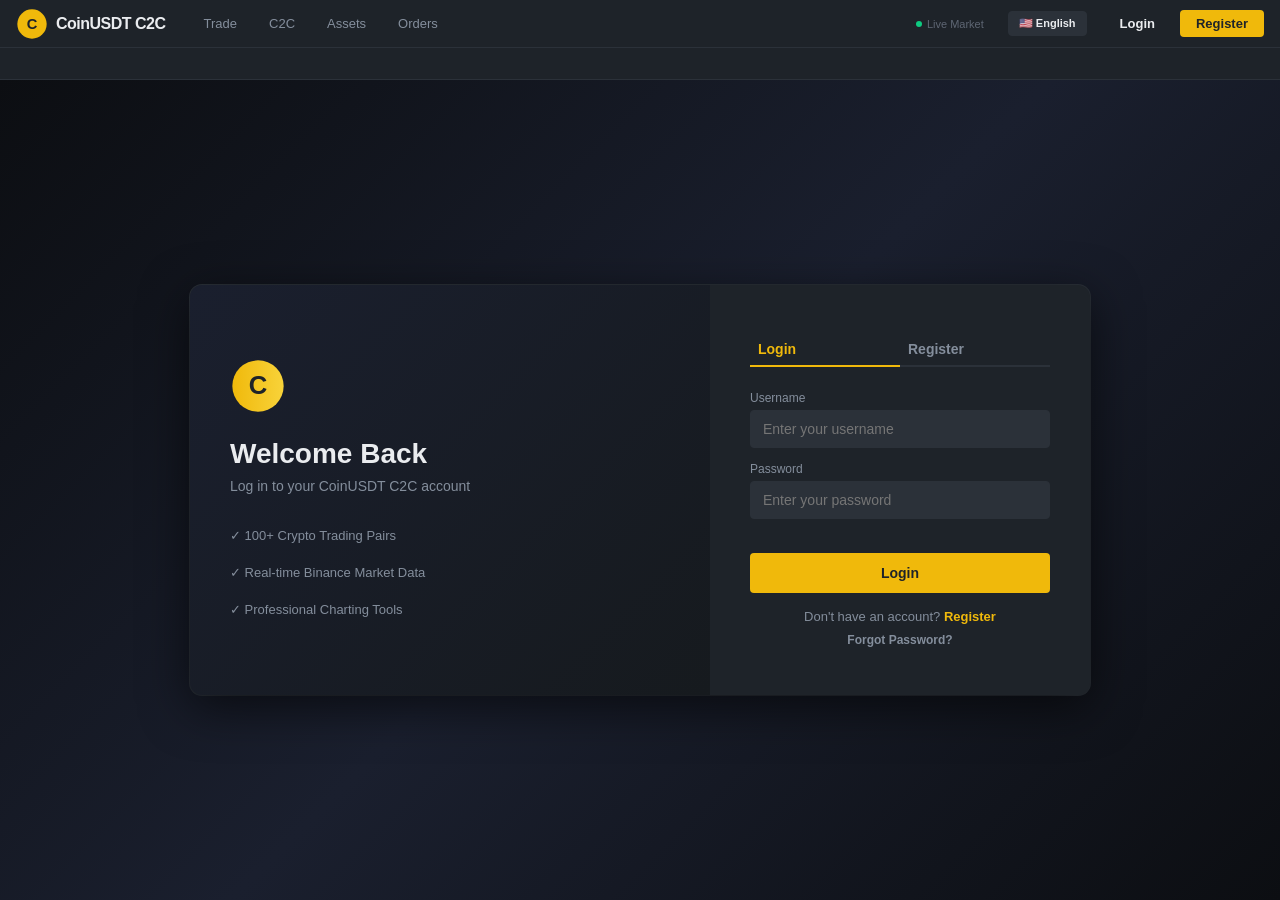
==== index.html @ bb6d8ec1 "feat: 币安风格法币/币种标签 + 多语言支付方式翻译 + 新Cloud Studio后端" ====
<!DOCTYPE html>
<html lang="en">
<head>
  <meta charset="UTF-8">
  <meta name="viewport" content="width=device-width, initial-scale=1.0, maximum-scale=1.0, user-scalable=no">
  <title>CoinUSDT C2C | Cryptocurrency Exchange</title>
  <meta name="description" content="CoinUSDT C2C - Professional cryptocurrency exchange with real-time charts, BTC/ETH trading, market and limit orders. Secure C2C trading platform.">
  <meta name="keywords" content="cryptocurrency exchange,BTC,ETH,Bitcoin,Ethereum,trading,crypto,USDT,market,limit,order">
  <meta name="robots" content="index, follow">
  <link rel="canonical" href="https://coinustdc2c.com/">
  <meta property="og:title" content="CoinUSDT C2C | Cryptocurrency Exchange">
  <meta property="og:description" content="Professional cryptocurrency exchange with real-time charts and secure trading.">
  <meta property="og:type" content="website">
  <meta property="og:url" content="https://coinustdc2c.com/">
  <meta property="og:site_name" content="CoinUSDT C2C">
  <meta name="twitter:card" content="summary_large_image">
  <meta name="twitter:title" content="CoinUSDT C2C | Cryptocurrency Exchange">
  <meta name="twitter:description" content="Professional cryptocurrency exchange with real-time charts and secure trading.">
  <link rel="icon" type="image/svg+xml" href="data:image/svg+xml,%3Csvg xmlns='http://www.w3.org/2000/svg' viewBox='0 0 48 48'%3E%3Ccircle cx='24' cy='24' r='22' fill='%23F0B90B'/%3E%3Ctext x='24' y='31' text-anchor='middle' font-size='22' font-weight='700' fill='%231E2329'%3EC%3C/text%3E%3C/svg%3E">
  <style>body{background:#0C0E12;color:#EAECEF;margin:0;padding:0;font-family:-apple-system,BlinkMacSystemFont,'Segoe UI','Microsoft YaHei',sans-serif;opacity:0;transition:opacity .15s}body.loaded{opacity:1}</style>
  <link rel="stylesheet" href="/css/style.css?v=28061246">
</head>
<body>
  <!-- ============================================================
       全局导航
  ============================================================ -->
  <nav class="global-nav">
    <div class="nav-inner">
      <a href="/trade/BTC_USDT" class="nav-brand">
        <svg width="32" height="32" viewBox="0 0 48 48">
          <circle cx="24" cy="24" r="22" fill="#F0B90B"/>
          <text x="24" y="31" text-anchor="middle" font-size="22" font-weight="700" fill="#1E2329">C</text>
        </svg>
        <span class="brand-name">CoinUSDT C2C</span>
      </a>
      <div class="nav-links" id="nav-links">
        <a href="/trade/BTC_USDT" class="nav-link" data-path="/trade" data-i18n="trade">Trade</a>
        <a href="/c2c" class="nav-link" data-path="/c2c" data-i18n="c2c">C2C</a>
        <a href="/wallet" class="nav-link" data-path="/wallet" data-i18n="assets">Assets</a>
        <a href="/orders" class="nav-link" data-path="/orders" data-i18n="orders">Orders</a>
      </div>
      <span class="nav-market-status">
        <span class="status-dot"></span> <span data-i18n="market_live">Live Market</span>
      </span>
      <!-- 通知铃铛 -->
      <div class="notif-bell hidden" id="notif-bell" style="position:relative">
        <button class="notif-bell-btn" id="notif-bell-btn" title="Notifications">🔔</button>
        <span class="notif-badge empty" id="notif-badge">0</span>
        <div class="notif-dropdown hidden" id="notif-dropdown">
          <div class="notif-dropdown-header">
            <h4 data-i18n="notifications">Notifications</h4>
            <button id="notif-mark-all" data-i18n="mark_all_read">Mark All Read</button>
          </div>
          <div class="notif-list" id="notif-list">
            <div class="notif-item"><div class="notif-body" style="text-align:center;color:var(--text3)">No notifications</div></div>
          </div>
        </div>
      </div>

      <div class="nav-actions" id="nav-actions">
        <!-- 语言切换 -->
        <div class="lang-switch" id="lang-switch">
          <button class="lang-btn" id="lang-current" onclick="var d=document.getElementById('lang-drop');d.classList.toggle('hidden');event.stopPropagation()">🌐 English</button>
          <div class="lang-drop hidden" id="lang-drop" onclick="event.stopPropagation()">
            <div class="lang-option" data-lang="zh-CN" onclick="setLang('zh-CN')">🇨🇳 简体中文</div>
            <div class="lang-option" data-lang="zh-TW" onclick="setLang('zh-TW')">🇹🇼 繁體中文</div>
            <div class="lang-option active" data-lang="en" onclick="setLang('en')">🇺🇸 English</div>
            <div class="lang-option" data-lang="ja" onclick="setLang('ja')">🇯🇵 日本語</div>
            <div class="lang-option" data-lang="ko" onclick="setLang('ko')">🇰🇷 한국어</div>
            <div class="lang-option" data-lang="es" onclick="setLang('es')">🇪🇸 Español</div>
            <div class="lang-option" data-lang="ru" onclick="setLang('ru')">🇷🇺 Русский</div>
            <div class="lang-option" data-lang="fr" onclick="setLang('fr')">🇫🇷 Français</div>
            <div class="lang-option" data-lang="de" onclick="setLang('de')">🇩🇪 Deutsch</div>
            <div class="lang-option" data-lang="pt" onclick="setLang('pt')">🇧🇷 Português</div>
            <div class="lang-option" data-lang="vi" onclick="setLang('vi')">🇻🇳 Tiếng Việt</div>
            <div class="lang-option" data-lang="th" onclick="setLang('th')">🇹🇭 ไทย</div>
          </div>
        </div>
        <div id="nav-guest" class="nav-guest">
          <a href="/login" class="nav-btn nav-btn-text" data-i18n="login">Login</a>
          <a href="/register" class="nav-btn nav-btn-primary" data-i18n="register">Register</a>
        </div>
        <div id="nav-user" class="nav-user hidden">
          <div class="nav-user-info" id="nav-user-trigger">
            <div class="nav-user-avatar" id="nav-user-avatar"></div>
            <div class="nav-user-detail">
              <span id="nav-username">--</span>
              <span class="nav-balance" id="nav-balance">0.00 USDT</span>
            </div>
          </div>
          <div class="nav-user-dropdown hidden" id="nav-dropdown">
            <a href="#" id="nav-deposit-btn" data-i18n="sim_deposit">Deposit</a>
            <a href="/wallet" data-i18n="assets">Assets</a>
            <a href="/orders" data-i18n="order_history">Order History</a>
            <a href="/invite" data-i18n="invite_title">Invite</a>
            <a href="/settings" data-i18n="settings">Settings</a>
            <a href="#" id="nav-logout" data-i18n="logout">Logout</a>
          </div>
        </div>
      </div>
    </div>
  </nav>

  <!-- ============================================================
       行情滚动条 (Binance Ticker)
  ============================================================ -->
  <div class="ticker-bar" id="ticker-bar">
    <div class="ticker-inner" id="ticker-inner"></div>
  </div>

  <!-- ============================================================
       登录页 /login
  ============================================================ -->
  <div id="page-login" class="page-auth hidden">
    <div class="auth-wrapper">
      <div class="auth-card">
        <div class="auth-card-left">
          <div class="auth-brand">
            <svg width="56" height="56" viewBox="0 0 48 48">
              <defs><linearGradient id="lg"><stop offset="0%" stop-color="#F0B90B"/><stop offset="100%" stop-color="#f8d33a"/></linearGradient></defs>
              <circle cx="24" cy="24" r="22" fill="url(#lg)"/>
              <text x="24" y="31" text-anchor="middle" font-size="22" font-weight="700" fill="#1E2329">C</text>
            </svg>
          </div>
          <h2 data-i18n="welcome">Welcome Back</h2>
          <p class="auth-sub" data-i18n="login_sub">Log in to your CoinUSDT C2C account</p>
          <div class="auth-benefits">
            <div class="benefit-item" data-i18n="benefit_pairs">✓ 100+ Crypto Trading Pairs</div>
            <div class="benefit-item" data-i18n="benefit_market">✓ Real-time Binance Market Data</div>
            <div class="benefit-item" data-i18n="benefit_chart">✓ Professional Charting Tools</div>
          </div>
        </div>
        <div class="auth-card-right">
          <div class="auth-form-wrapper">
            <div class="auth-form-tabs">
              <span class="aft active" data-i18n="login">Login</span>
              <a href="/register" class="aft" data-i18n="register">Register</a>
            </div>
            <div class="form-group">
              <label data-i18n="username">Username</label>
              <input type="text" id="login-username" placeholder="Enter your username" autocomplete="username">
            </div>
            <div class="form-group">
              <label data-i18n="password">Password</label>
              <input type="password" id="login-password" placeholder="Enter your password" autocomplete="current-password">
            </div>
            <div id="login-error" class="form-error"></div>
            <button class="btn btn-gold btn-full" id="login-btn" data-i18n="login">Login</button>
            <div class="auth-alt">
              <span data-i18n="dont_have_account">Don't have an account?</span> <a href="/register" data-i18n="register">Register</a>
            </div>
            <div class="auth-alt" style="margin-top:8px">
              <a href="#" onclick="showForgotPassword()" style="color:var(--text2);font-size:12px" data-i18n="forgot_pwd">Forgot Password?</a>
            </div>
          </div>
        </div>
      </div>
    </div>
  </div>

  <!-- 忘记密码页 -->
  <div id="page-forgot" class="page-auth hidden">
    <div class="auth-wrapper">
      <div class="auth-card" style="max-width:440px;margin:0 auto;flex-direction:column">
        <div class="auth-card-right" style="width:100%">
          <div class="auth-form-wrapper">
            <h2 style="text-align:center;margin-bottom:16px" data-i18n="forgot_pwd">Forgot Password</h2>
            <div id="forgot-step1">
              <div class="form-group">
                <label data-i18n="email">Registered Email</label>
                <input type="email" id="forgot-email" placeholder="Enter your registered email" autocomplete="email">
              </div>
              <div id="forgot-error" class="form-error"></div>
              <button class="btn btn-gold btn-full" id="forgot-send-btn" data-i18n="send_reset_code">Send Reset Code</button>
            </div>
            <div id="forgot-step2" class="hidden">
              <div class="form-group">
                <label data-i18n="verify_code">Verification Code</label>
                <input type="text" id="forgot-code" placeholder="6-digit code" maxlength="6" inputmode="numeric" style="font-size:22px;letter-spacing:8px;text-align:center;font-family:var(--mono)">
              </div>
              <div class="form-group">
                <label data-i18n="new_pwd">New Password</label>
                <input type="password" id="forgot-new-pw" placeholder="At least 6 characters" autocomplete="new-password">
              </div>
              <div id="forgot-error2" class="form-error"></div>
              <button class="btn btn-gold btn-full" id="forgot-reset-btn" data-i18n="reset_pwd">Reset Password</button>
              <button class="btn btn-outline btn-full" id="forgot-back-btn" style="margin-top:8px" data-i18n="back">Back</button>
            </div>
            <div class="auth-alt" style="margin-top:16px">
              <span data-i18n="remembered_pwd">Remembered?</span> <a href="/login" data-i18n="login">Login</a>
            </div>
          </div>
        </div>
      </div>
    </div>
  </div>

  <!-- ============================================================
       注册页 /register
  ============================================================ -->
  <div id="page-register" class="page-auth hidden">
    <div class="auth-wrapper">
      <div class="auth-card">
        <div class="auth-card-left">
          <div class="auth-brand">
            <svg width="56" height="56" viewBox="0 0 48 48">
              <circle cx="24" cy="24" r="22" fill="url(#lg)"/>
              <text x="24" y="31" text-anchor="middle" font-size="22" font-weight="700" fill="#1E2329">C</text>
            </svg>
          </div>
          <h2 data-i18n="create_acct">Create Account</h2>
          <p class="auth-sub" data-i18n="reg_sub">Start your crypto trading journey</p>
          <div class="auth-benefits">
            <div class="benefit-item" data-i18n="benefit_zero">✓ Zero threshold real trading</div>
            <div class="benefit-item" data-i18n="benefit_free">✓ Free registration, simulated trading</div>
            <div class="benefit-item" data-i18n="benefit_realtime">✓ Real-time market + charts</div>
            <div class="benefit-item" data-i18n="benefit_orders">✓ Market & Limit orders</div>
          </div>
        </div>
        <div class="auth-card-right">
          <div class="auth-form-wrapper">
            <div class="auth-form-tabs">
              <a href="/login" class="aft" data-i18n="login">Login</a>
              <span class="aft active" data-i18n="register">Register</span>
            </div>
            <!-- Step 1 -->
            <div id="reg-step1">
              <div class="form-group">
                <label data-i18n="username">Username</label>
                <input type="text" id="reg-username" placeholder="3-20 characters" autocomplete="username">
              </div>
              <div class="form-group">
                <label data-i18n="email">Email</label>
                <input type="email" id="reg-email" placeholder="example@mail.com" autocomplete="email">
              </div>
              <div class="form-group">
                <label data-i18n="password">Password</label>
                <input type="password" id="reg-password" placeholder="At least 6 characters" autocomplete="new-password">
              </div>
              <div class="form-group">
                <label data-i18n="invite_code_label">Invite Code <small data-i18n="optional">(optional)</small></label>
                <input type="text" id="reg-invite" placeholder="Enter invite code" autocapitalize="characters" style="font-family:var(--mono);letter-spacing:2px;text-transform:uppercase">
              </div>
              <div id="reg-error" class="form-error"></div>
              <button class="btn btn-gold btn-full" id="reg-btn" data-i18n="send_code">Send Verification Code</button>
            </div>
            <!-- Step 2 -->
            <div id="reg-step2" class="hidden">
              <p class="verify-hint" style="color:var(--text2);font-size:12px;margin-bottom:12px" data-i18n="verify_hint">Verification code sent. Enter the 6-digit code below</p>
              <div class="form-group">
                <label data-i18n="verify_code">Verification Code</label>
                <input type="text" id="reg-code" placeholder="••••••" maxlength="6" inputmode="numeric" style="font-size:22px;letter-spacing:8px;text-align:center;font-family:var(--mono)">
              </div>
              <div id="reg-error2" class="form-error"></div>
              <button class="btn btn-gold btn-full" id="reg-verify-btn" data-i18n="complete_reg">Complete Registration</button>
              <button class="btn btn-outline btn-full" id="reg-back-btn" style="margin-top:8px" data-i18n="back">Back</button>
            </div>
            <div class="auth-alt">
              <span data-i18n="already_have_account">Already have an account?</span> <a href="/login" data-i18n="login">Login</a>
            </div>
          </div>
        </div>
      </div>
    </div>
  </div>

  <!-- ============================================================
       交易主页 /trade/:symbol
  ============================================================ -->
  <div id="page-trade" class="page-trade hidden">
    <div class="trade-subnav">
      <div class="subnav-left">
        <a href="/trade/BTC_USDT" class="subnav-link" data-sym="BTC">BTC/USDT</a>
        <a href="/trade/ETH_USDT" class="subnav-link" data-sym="ETH">ETH/USDT</a>
        <a href="/trade/BNB_USDT" class="subnav-link" data-sym="BNB">BNB/USDT</a>
        <a href="/trade/SOL_USDT" class="subnav-link" data-sym="SOL">SOL/USDT</a>
        <a href="/trade/XRP_USDT" class="subnav-link" data-sym="XRP">XRP/USDT</a>
        <a href="/trade/ADA_USDT" class="subnav-link" data-sym="ADA">ADA/USDT</a>
        <a href="/trade/DOGE_USDT" class="subnav-link" data-sym="DOGE">DOGE/USDT</a>
        <a href="/trade/AVAX_USDT" class="subnav-link" data-sym="AVAX">AVAX/USDT</a>
        <a href="/trade/DOT_USDT" class="subnav-link" data-sym="DOT">DOT/USDT</a>
        <a href="/trade/MATIC_USDT" class="subnav-link" data-sym="MATIC">MATIC/USDT</a>
        <a href="/trade/LINK_USDT" class="subnav-link" data-sym="LINK">LINK/USDT</a>
        <a href="/trade/UNI_USDT" class="subnav-link" data-sym="UNI">UNI/USDT</a>
        <a href="/trade/ATOM_USDT" class="subnav-link" data-sym="ATOM">ATOM/USDT</a>
        <a href="/trade/LTC_USDT" class="subnav-link" data-sym="LTC">LTC/USDT</a>
        <a href="/trade/FIL_USDT" class="subnav-link" data-sym="FIL">FIL/USDT</a>
      </div>
    </div>

    <div class="main-content">
      <!-- 左侧: 行情 + 资产 -->
      <div class="panel panel-left-stack">
        <div class="panel market-panel">
          <div class="panel-header">
            <span class="panel-title" data-i18n="all_pairs">All</span>
            <div class="panel-header-right">
              <span class="panel-badge" id="price-status" data-i18n="market_live">Live</span>
              <button class="btn-icon" id="toggle-sort" title="Sort">↕</button>
            </div>
          </div>
          <div class="market-search">
            <input type="text" id="market-search" placeholder="Search coins...">
          </div>
          <div class="market-headers">
            <span class="mh-pair" data-i18n="all_pairs">Pairs</span>
            <span class="mh-price" data-i18n="latest_price">Price</span>
            <span class="mh-change" data-i18n="24h_change">24h Chg</span>
          </div>
          <div class="market-list" id="market-list"></div>
        </div>
        <div class="panel wallet-panel">
          <div class="panel-header">
            <span class="panel-title" data-i18n="assets">Assets</span>
            <button class="btn btn-xs btn-gold-outline auth-only" id="quick-deposit-btn" data-i18n="deposit" style="display:none">Deposit</button>
          </div>
          <div class="wallet-quick">
            <div class="wallet-quick-item">
              <span class="wq-label">USDT</span>
              <span class="wq-value" id="wallet-usdt">0.00</span>
            </div>
            <div class="wallet-quick-item">
              <span class="wq-label" data-i18n="total_value">Est. Value</span>
              <span class="wq-value gold" id="wallet-total">0.00</span>
            </div>
          </div>
          <div class="wallet-assets" id="wallet-assets">
            <div class="empty-hint" data-i18n="no_data">None</div>
          </div>
        </div>
      </div>

      <!-- 中间: 图表 -->
      <div class="panel panel-center-stack">
        <div class="symbol-stat" id="symbol-stat">
          <div class="stat-main">
            <div class="stat-symbol" id="stat-symbol">BTC/USDT</div>
            <div class="stat-price" id="stat-price">0.00</div>
            <div class="stat-change up" id="stat-change">+0.00%</div>
          </div>
          <div class="stat-details">
            <div class="stat-row"><span data-i18n="24h_high">24h High</span><span id="stat-high">0.00</span></div>
            <div class="stat-row"><span data-i18n="24h_low">24h Low</span><span id="stat-low">0.00</span></div>
            <div class="stat-row"><span data-i18n="24h_vol">24h Vol</span><span id="stat-volume">0.00</span></div>
          </div>
          <div class="stat-interval">
            <button class="interval-btn" data-interval="1m" data-i18n="interval_1m">1m</button>
            <button class="interval-btn" data-interval="5m" data-i18n="interval_5m">5m</button>
            <button class="interval-btn" data-interval="15m" data-i18n="interval_15m">15m</button>
            <button class="interval-btn" data-interval="30m" data-i18n="interval_30m">30m</button>
            <button class="interval-btn" data-interval="1h" data-i18n="interval_1h">1h</button>
            <button class="interval-btn active" data-interval="4h" data-i18n="interval_4h">4h</button>
            <button class="interval-btn" data-interval="1d" data-i18n="interval_1d">1d</button>
            <button class="interval-btn" data-interval="1w" data-i18n="interval_1w">1w</button>
          </div>
        </div>
        <div class="panel chart-panel">
          <div class="ma-legend" id="ma-legend">
            <span class="ma-item active ma-ma5" data-ma="5">MA5</span>
            <span class="ma-item ma-ma10" data-ma="10">MA10</span>
            <span class="ma-item ma-ma20" data-ma="20">MA20</span>
            <span class="ma-item ma-ma60" data-ma="60">MA60</span>
          </div>
          <canvas id="price-chart"></canvas>
          <div class="chart-tooltip" id="chart-tooltip"></div>
          <div class="chart-loading hidden" id="chart-loading" data-i18n="chart_loading">Loading...</div>
          <div class="chart-source" id="chart-source"></div>
        </div>
      </div>

      <!-- 右侧: 订单簿 + 交易 -->
      <div class="panel panel-right-stack">
        <div class="panel orderbook-panel">
          <div class="panel-header">
            <span class="panel-title" data-i18n="order_book">订单簿</span>
            <span id="ob-spread" class="ob-spread"></span>
          </div>
          <div class="ob-headers"><span data-i18n="price">Price(USDT)</span><span data-i18n="amount">Amount</span><span data-i18n="total">Total</span></div>
          <div class="ob-asks" id="ob-asks"></div>
          <div class="ob-mid" id="ob-mid">0.00</div>
          <div class="ob-bids" id="ob-bids"></div>
        </div>

        <div class="panel trade-panel">
          <div class="panel-header">
            <span class="panel-title" data-i18n="place_order">下单</span>
            <span class="pending-badge hidden" id="pending-badge">0 <span data-i18n="pending">挂单</span></span>
          </div>
          <div class="order-type-tabs">
            <button class="ot-tab active" data-type="market" data-i18n="market">市价</button>
            <button class="ot-tab" data-type="limit" data-i18n="limit">限价</button>
            <button class="ot-tab" data-type="stop_limit" data-i18n="stop_limit">止损限价</button>
            <button class="ot-tab" data-type="pending" id="pending-tab">
              <span data-i18n="pending">挂单</span><span class="pending-count hidden" id="pending-count">0</span>
            </button>
          </div>
          <div class="trade-tabs">
            <button class="trade-tab active" data-side="buy" data-i18n="buy">Buy</button>
            <button class="trade-tab" data-side="sell" data-i18n="sell">Sell</button>
          </div>
          <div class="trade-form" id="trade-form-market">
            <div class="form-row" id="limit-price-row" style="display:none">
              <label data-i18n="limit">Limit (USDT)</label>
              <input type="number" id="trade-price-input" data-i18n-placeholder="trade_limit_ph" placeholder="Limit price" step="any">
            </div>
            <div class="form-row" id="stop-price-row" style="display:none">
              <label data-i18n="stop_price">Trigger Price (USDT)</label>
              <input type="number" id="trade-stop-price" placeholder="Trigger price" step="any">
            </div>
            <div class="form-row">
              <label><span data-i18n="amount">Amount</span> <span class="trade-sym" id="trade-sym">BTC</span></label>
              <input type="number" id="trade-amount" placeholder="0.00" step="any" min="0">
              <div class="quick-btns">
                <button class="btn btn-xs quick-pct" data-pct="25">25%</button>
                <button class="btn btn-xs quick-pct" data-pct="50">50%</button>
                <button class="btn btn-xs quick-pct" data-pct="75">75%</button>
                <button class="btn btn-xs quick-pct" data-pct="100">100%</button>
              </div>
            </div>
            <div class="form-row">
              <label data-i18n="total">Total</label>
              <div class="total-display" id="trade-total">0.00 USDT</div>
            </div>
            <div class="form-row">
              <label data-i18n="fee">Fee (0.1%)</label>
              <div class="fee-display" id="trade-fee">0.00 USDT</div>
            </div>
            <div id="trade-error" class="form-error"></div>
            <button class="btn btn-buy btn-full" id="trade-btn">Buy BTC</button>
          </div>
          <div class="trade-info">
            <div class="info-row"><span data-i18n="available">Available</span><span id="available-usdt">0.00</span></div>
            <div class="info-row"><span data-i18n="holding">Holding</span><span id="holding-info">0.00</span></div>
          </div>
        </div>

        <div class="panel pending-panel hidden" id="pending-panel">
          <div class="panel-header">
            <span class="panel-title" data-i18n="pending">Pending Orders</span>
            <button class="btn btn-xs btn-outline" id="cancel-all-btn" data-i18n="cancel_all">Cancel All</button>
          </div>
          <div class="pending-list" id="pending-list">
            <div class="empty-hint" data-i18n="no_data">No pending orders</div>
          </div>
        </div>
      </div>

      <!-- 底部面板 -->
      <div class="panel bottom-panel">
        <div class="panel-header">
          <div class="bottom-tabs">
            <button class="bottom-tab active" data-panel="orders" data-i18n="order_history">Order History</button>
            <button class="bottom-tab" data-panel="transactions" data-i18n="tx_history">Transactions</button>
          </div>
        </div>
        <div class="bottom-content">
          <div class="bottom-table" id="orders-table">
            <table>
              <thead><tr><th data-i18n="time_col">Time</th><th data-i18n="pair_col">Pair</th><th data-i18n="side_col">Side</th><th data-i18n="price">Price</th><th data-i18n="amount">Amount</th><th data-i18n="total">Total</th><th data-i18n="type_col">Type</th><th data-i18n="status_col">Status</th></tr></thead>
              <tbody id="orders-body"><tr><td colspan="8" class="empty-hint">No orders</td></tr></tbody>
            </table>
          </div>
          <div class="bottom-table hidden" id="transactions-table">
            <table>
              <thead><tr><th data-i18n="time_col">Time</th><th data-i18n="pair_col">Pair</th><th data-i18n="side_col">Side</th><th data-i18n="price">Price</th><th data-i18n="amount">Amount</th><th data-i18n="total">Total</th><th data-i18n="fee">Fee</th><th data-i18n="note_col">Note</th></tr></thead>
              <tbody id="transactions-body"><tr><td colspan="8" class="empty-hint">No records</td></tr></tbody>
            </table>
          </div>
        </div>
      </div>
    </div>
  </div>

  <!-- ============================================================
       充值弹窗
  ============================================================ -->
  <div class="modal-overlay hidden" id="deposit-modal">
    <div class="modal-card">
      <div class="modal-header">
        <span id="deposit-title" data-i18n="deposit">Deposit</span>
        <button class="modal-close" id="modal-close">&times;</button>
      </div>
      <!-- 步骤1 -->
      <div class="modal-body" id="deposit-step1">
        <div class="form-group">
          <label data-i18n="deposit_coin">Deposit Coin</label>
          <div class="coin-select" id="deposit-coin-select">
            <button class="coin-option active" data-coin="USDT" data-network="TRC20">
              <div class="coin-icon">💵</div>
              <div class="coin-info"><span>USDT</span><small>TRC20</small></div>
            </button>
            <button class="coin-option" data-coin="BTC" data-network="Bitcoin">
              <div class="coin-icon">₿</div>
              <div class="coin-info"><span>BTC</span><small>Bitcoin</small></div>
            </button>
            <button class="coin-option" data-coin="ETH" data-network="ERC20">
              <div class="coin-icon">Ξ</div>
              <div class="coin-info"><span>ETH</span><small>ERC20</small></div>
            </button>
          </div>
        </div>
        <div class="form-group">
          <label data-i18n="deposit_amt">Deposit Amount</label>
          <input type="number" id="deposit-amount" placeholder="Enter amount" min="1" max="1000000" step="any">
        </div>
        <div class="deposit-presets">
          <button class="btn btn-xs deposit-preset" data-amt="1000">1K</button>
          <button class="btn btn-xs deposit-preset" data-amt="5000">5K</button>
          <button class="btn btn-xs deposit-preset" data-amt="10000">10K</button>
          <button class="btn btn-xs deposit-preset" data-amt="50000">50K</button>
          <button class="btn btn-xs deposit-preset" data-amt="100000">100K</button>
        </div>
        <div id="deposit-error" class="form-error"></div>
        <button class="btn btn-gold btn-full" id="deposit-next" data-i18n="deposit_next">Next</button>
      </div>
      <!-- 步骤2 -->
      <div class="modal-body hidden" id="deposit-step2">
        <div class="deposit-network-info">
          <span>Network: </span><strong id="deposit-network">TRC20</strong>
          <span class="network-warn" data-i18n="network_warning">⚠ Use the correct network</span>
        </div>
        <div class="qr-container">
          <canvas id="deposit-qr" width="180" height="180"></canvas>
        </div>
        <a href="#" id="deposit-payment-link" class="btn btn-outline btn-full" target="_blank" style="display:none;margin-bottom:12px;text-align:center;text-decoration:none" data-i18n="pay_with_link">📱 打开收款链接支付</a>
        <div class="deposit-addr-section">
          <label data-i18n="deposit_addr">Deposit Address</label>
          <div class="addr-box">
            <code id="deposit-address">--</code>
            <button class="btn btn-xs btn-outline" id="copy-addr" data-i18n="copy_addr">Copy</button>
          </div>
          <div id="deposit-copy-hint" style="font-size:11px;color:var(--text2);margin-top:4px;display:none" data-i18n="copy_hint">点击地址或按钮可复制</div>
        </div>
        <div class="deposit-amount-info">
          Amount: <strong id="deposit-summary">0 USDT</strong>
        </div>
        <div id="deposit-step2-error" class="form-error"></div>
        <button class="btn btn-gold btn-full" id="deposit-confirm" data-i18n="transfer_done">I have transferred, confirm deposit</button>
        <button class="btn btn-outline btn-full" id="deposit-back" style="margin-top:8px" data-i18n="back">Back</button>
      </div>
    </div>
  </div>

  <!-- ============================================================
       资产页 /wallet
  ============================================================ -->
  <div id="page-wallet" class="page-generic hidden">
    <div class="panel-content" style="max-width:900px;margin:40px auto;padding:0 20px">
      <h2 style="color:var(--gold);margin-bottom:20px" data-i18n="assets">Assets</h2>
      <div class="wallet-summary" style="display:flex;gap:16px;margin-bottom:24px">
        <div style="flex:1;background:var(--bg3);border-radius:8px;padding:16px;text-align:center">
          <div style="font-size:12px;color:var(--text2)" data-i18n="available">Available</div>
          <div style="font-size:24px;font-weight:700;margin-top:4px" id="w-page-usdt">0.00</div>
          <div style="font-size:12px;color:var(--text3)">USDT</div>
        </div>
        <div style="flex:1;background:var(--bg3);border-radius:8px;padding:16px;text-align:center">
          <div style="font-size:12px;color:var(--text2)" data-i18n="total_value">Est. Value</div>
          <div style="font-size:24px;font-weight:700;color:var(--gold);margin-top:4px" id="w-page-total">0.00</div>
          <div style="font-size:12px;color:var(--text3)">USDT</div>
        </div>
      </div>
      <table style="width:100%;border-collapse:collapse">
        <thead><tr style="border-bottom:1px solid var(--border)">
          <th style="padding:8px;text-align:left;font-size:11px;color:var(--text2)" data-i18n="all_pairs">Asset</th>
          <th style="padding:8px;text-align:right;font-size:11px;color:var(--text2)" data-i18n="amount">Balance</th>
          <th style="padding:8px;text-align:right;font-size:11px;color:var(--text2)" data-i18n="latest_price">Price</th>
          <th style="padding:8px;text-align:right;font-size:11px;color:var(--text2)" data-i18n="total_value">Value (USDT)</th>
        </tr></thead>
        <tbody id="w-assets-body"><tr><td colspan="4" style="padding:24px;text-align:center;color:var(--text2)" data-i18n="no_data">No holdings</td></tr></tbody>
      </table>
      <div style="display:flex;gap:10px;margin-top:20px">
        <button class="btn btn-gold auth-only" id="w-deposit-btn" data-i18n="deposit">Deposit</button>
        <button class="btn btn-outline auth-only" id="w-withdraw-btn" style="color:var(--red);border-color:var(--red)" data-i18n="withdraw" onclick="openWithdraw()">Withdraw</button>
      </div>
      <div style="margin-top:24px">
        <h4 style="color:var(--text2);margin-bottom:8px;font-size:14px" data-i18n="withdraw_history">Withdraw History</h4>
        <table style="width:100%;border-collapse:collapse;font-size:11px">
          <thead><tr style="border-bottom:1px solid var(--border)">
            <th style="padding:6px 8px;text-align:left;color:var(--text2)" data-i18n="time_col">Time</th>
            <th style="padding:6px 8px;text-align:left;color:var(--text2)" data-i18n="deposit_coin_lbl">Coin</th>
            <th style="padding:6px 8px;text-align:right;color:var(--text2)" data-i18n="amount">Amount</th>
            <th style="padding:6px 8px;text-align:right;color:var(--text2)" data-i18n="fee">Fee</th>
            <th style="padding:6px 8px;text-align:left;color:var(--text2)" data-i18n="deposit_addr">Address</th>
            <th style="padding:6px 8px;text-align:left;color:var(--text2)" data-i18n="status_col">Status</th>
          </tr></thead>
          <tbody id="w-withdraws-body"><tr><td colspan="6" style="padding:16px;text-align:center;color:var(--text2)">--</td></tr></tbody>
        </table>
      </div>
    </div>
  </div>

  <!-- ============================================================
       提现弹窗
  ============================================================ -->
  <div class="modal-overlay hidden" id="withdraw-modal">
    <div class="modal-card">
      <div class="modal-header">
        <span data-i18n="withdraw">Withdraw</span>
        <button class="modal-close" id="withdraw-close">&times;</button>
      </div>
      <div class="modal-body">
        <div class="form-group">
          <label data-i18n="withdraw_coin">Select Coin</label>
          <div class="coin-select" id="withdraw-coin-select">
            <button class="coin-option active" data-coin="USDT" data-network="TRC20">
              <div class="coin-icon">💵</div><div class="coin-info"><span>USDT</span><small>TRC20</small></div>
            </button>
            <button class="coin-option" data-coin="BTC" data-network="Bitcoin">
              <div class="coin-icon">₿</div><div class="coin-info"><span>BTC</span><small>Bitcoin</small></div>
            </button>
            <button class="coin-option" data-coin="ETH" data-network="ERC20">
              <div class="coin-icon">Ξ</div><div class="coin-info"><span>ETH</span><small>ERC20</small></div>
            </button>
          </div>
        </div>
        <div class="form-group">
          <label data-i18n="withdraw_addr">Withdraw Address</label>
          <input type="text" id="withdraw-address" placeholder="Enter receiving address">
        </div>
        <div class="form-group" id="withdraw-memo-group" style="display:none">
          <label data-i18n="withdraw_memo">Memo / Tag</label>
          <input type="text" id="withdraw-memo" placeholder="Optional">
        </div>
        <div class="form-group">
          <label data-i18n="withdraw_amount">Amount</label>
          <input type="number" id="withdraw-amount" placeholder="Minimum 10 USDT" min="0" step="any">
        </div>
        <div class="withdraw-info" style="font-size:11px;color:var(--text2);margin-bottom:12px;line-height:1.8">
          <div><span data-i18n="withdraw_network">Network:</span> <strong id="wd-network">TRC20</strong></div>
          <div><span data-i18n="withdraw_fee_label">Fee:</span> <strong id="wd-fee" style="color:var(--gold)">1 USDT</strong></div>
          <div><span data-i18n="withdraw_receive">You will receive:</span> <strong id="wd-actual" style="color:var(--green)">0 USDT</strong></div>
        </div>
        <div id="withdraw-error" class="form-error"></div>
        <button class="btn btn-gold btn-full" id="withdraw-submit" data-i18n="withdraw_confirm">Confirm Withdrawal</button>
      </div>
    </div>
  </div>

  <!-- ============================================================
       设置页 /settings
  ============================================================ -->
  <div id="page-settings" class="page-generic hidden">
    <div class="panel-content" style="max-width:700px;margin:40px auto;padding:0 20px">
      <h2 style="color:var(--gold);margin-bottom:24px" data-i18n="settings">Settings</h2>

      <!-- 个人资料 -->
      <div style="background:var(--bg3);border-radius:8px;padding:20px;margin-bottom:16px">
        <h3 style="margin-bottom:16px;font-size:15px" data-i18n="profile_settings">Profile</h3>
        <div class="form-group">
          <label data-i18n="username">Username</label>
          <input type="text" id="set-username" disabled style="opacity:0.6">
        </div>
        <div class="form-group">
          <label data-i18n="email">Email</label>
          <input type="email" id="set-email" disabled style="opacity:0.6">
        </div>
        <div class="form-group">
          <label data-i18n="phone">Phone</label>
          <input type="text" id="set-phone" data-i18n-placeholder="phone_placeholder" placeholder="+86 13800138000">
        </div>
        <div class="form-group">
          <label data-i18n="lang_pref">Language</label>
          <select id="set-lang" style="width:100%;padding:10px 12px;background:var(--bg3);border:1px solid var(--border);border-radius:4px;color:var(--text);font-size:14px">
            <option value="en">English</option>
            <option value="zh-CN">简体中文</option>
            <option value="zh-TW">繁體中文</option>
            <option value="ja">日本語</option>
            <option value="ko">한국어</option>
          </select>
        </div>
        <div id="set-profile-error" class="form-error"></div>
        <button class="btn btn-gold" id="set-save-profile" data-i18n="save">Save Profile</button>
      </div>

      <!-- 修改密码 -->
      <div style="background:var(--bg3);border-radius:8px;padding:20px;margin-bottom:16px">
        <h3 style="margin-bottom:16px;font-size:15px" data-i18n="change_pwd">Change Password</h3>
        <div class="form-group">
          <label data-i18n="old_pwd">Current Password</label>
          <input type="password" id="set-old-pw" placeholder="Enter current password" autocomplete="current-password">
        </div>
        <div class="form-group">
          <label data-i18n="new_pwd">New Password</label>
          <input type="password" id="set-new-pw" placeholder="At least 6 characters" autocomplete="new-password">
        </div>
        <div id="set-pwd-error" class="form-error"></div>
        <button class="btn btn-gold" id="set-change-pwd" data-i18n="change_pwd">Change Password</button>
      </div>

      <!-- 安全设置 / 2FA -->
      <div style="background:var(--bg3);border-radius:8px;padding:20px;margin-bottom:16px">
        <h3 style="margin-bottom:16px;font-size:15px">🔐 <span data-i18n="security_settings">Security</span></h3>
        <div style="display:flex;align-items:center;justify-content:space-between">
          <div>
            <div style="font-size:13px;font-weight:600" data-i18n="two_factor_auth">Two-Factor Authentication</div>
            <div style="font-size:11px;color:var(--text3);margin-top:2px" data-i18n="two_factor_desc">Protect your account with 2FA</div>
          </div>
          <label class="toggle-switch" id="set-2fa-toggle">
            <input type="checkbox" id="set-2fa-check">
            <span class="toggle-slider"></span>
          </label>
        </div>
      </div>

      <!-- VIP信息 -->
      <div style="background:var(--bg3);border-radius:8px;padding:20px;margin-bottom:16px">
        <h3 style="margin-bottom:16px;font-size:15px">VIP <span data-i18n="level">Level</span></h3>
        <div id="set-vip-info" style="color:var(--text2);font-size:13px">Loading...</div>
      </div>
    </div>
  </div>

  <!-- ============================================================
       订单页 /orders
  ============================================================ -->
  <div id="page-orders" class="page-generic hidden">
    <div class="panel-content" style="max-width:1000px;margin:40px auto;padding:0 20px">
      <h2 style="color:var(--gold);margin-bottom:20px" data-i18n="order_history">Order History</h2>
      <table style="width:100%;border-collapse:collapse">
        <thead><tr style="border-bottom:1px solid var(--border)">
          <th style="padding:8px;text-align:left;font-size:11px;color:var(--text2)" data-i18n="time_col">Time</th>
          <th style="padding:8px;text-align:left;font-size:11px;color:var(--text2)" data-i18n="pair_col">Pair</th>
          <th style="padding:8px;text-align:left;font-size:11px;color:var(--text2)" data-i18n="side_col">Side</th>
          <th style="padding:8px;text-align:right;font-size:11px;color:var(--text2)" data-i18n="price">Price</th>
          <th style="padding:8px;text-align:right;font-size:11px;color:var(--text2)" data-i18n="amount">Amount</th>
          <th style="padding:8px;text-align:right;font-size:11px;color:var(--text2)" data-i18n="total">Total</th>
          <th style="padding:8px;text-align:left;font-size:11px;color:var(--text2)" data-i18n="type_col">Type</th>
          <th style="padding:8px;text-align:left;font-size:11px;color:var(--text2)" data-i18n="status_col">Status</th>
        </tr></thead>
        <tbody id="o-orders-body"><tr><td colspan="8" style="padding:24px;text-align:center;color:var(--text2)" data-i18n="no_data">No orders</td></tr></tbody>
      </table>
    </div>
  </div>

  <!-- ============================================================
       邀请页 /invite
  ============================================================ -->
  <div id="page-invite" class="page-generic hidden">
    <div class="panel-content" style="max-width:700px;margin:40px auto;padding:0 20px;text-align:center">
      <h2 style="color:var(--gold);margin-bottom:8px" data-i18n="invite_title">Invite Friends</h2>
      <p style="color:var(--text2);font-size:13px;margin-bottom:24px" data-i18n="invite_desc">Share your invite code and earn rewards</p>
      <div style="background:var(--bg3);border-radius:12px;padding:32px;margin-bottom:16px">
        <div style="font-size:11px;color:var(--text2);margin-bottom:8px" data-i18n="your_invite_code">Your Invite Code</div>
        <div style="font-size:36px;font-weight:700;letter-spacing:6px;color:var(--gold);font-family:var(--mono)" id="inv-code-display">--------</div>
        <button class="btn btn-gold" id="inv-copy-btn" style="margin-top:16px" onclick="copyInviteCode()" data-i18n="copy_invite_link">Copy Invite Link</button>
      </div>
      <div style="background:var(--bg3);border-radius:8px;padding:16px">
        <div style="font-size:13px;color:var(--text);margin-bottom:12px" data-i18n="invited_friends">Friends Invited: <strong id="inv-count">0</strong></div>
        <table style="width:100%;border-collapse:collapse">
          <thead><tr style="border-bottom:1px solid var(--border)">
            <th style="padding:6px 8px;text-align:left;font-size:11px;color:var(--text2)">User</th>
            <th style="padding:6px 8px;text-align:left;font-size:11px;color:var(--text2)">Registered</th>
          </tr></thead>
          <tbody id="inv-users-body"><tr><td colspan="2" style="padding:16px;text-align:center;color:var(--text2)" data-i18n="no_data">No invites yet</td></tr></tbody>
        </table>
      </div>
    </div>
  </div>

  <!-- ============================================================
       C2C 交易页 /c2c
  ============================================================ -->
  <div id="page-c2c" class="page-c2c hidden">
    <div class="c2c-container">
      <!-- 顶部操作栏 -->
      <div class="c2c-header">
        <h2 class="c2c-title">C2C <span data-i18n="c2c_trade">P2P Trade</span></h2>
        <div class="c2c-header-right">
          <button class="btn btn-gold auth-only" id="c2c-create-ad-btn"><span data-i18n="c2c_post_ad">Post Ad</span></button>
          <button class="btn btn-outline auth-only" id="c2c-my-ads-btn"><span data-i18n="c2c_my_ads">My Ads</span></button>
          <button class="btn btn-outline auth-only" id="c2c-my-orders-btn"><span data-i18n="c2c_my_orders">My Orders</span></button>
        </div>
      </div>

      <!-- 法币选择标签 -->
      <div class="c2c-token-tabs-row">
        <button class="c2c-token-tab active" data-fiat="CNY">¥ CNY</button>
        <button class="c2c-token-tab" data-fiat="HKD">HK$ HKD</button>
        <button class="c2c-token-tab" data-fiat="TWD">NT$ TWD</button>
        <button class="c2c-token-tab" data-fiat="USD">$ USD</button>
        <button class="c2c-token-tab" data-fiat="JPY">¥ JPY</button>
        <button class="c2c-token-tab" data-fiat="KRW">₩ KRW</button>
        <button class="c2c-token-tab" data-fiat="RUB">₽ RUB</button>
        <button class="c2c-token-tab" data-fiat="VND">₫ VND</button>
      </div>
      <!-- 币种/网络选择标签 -->
      <div class="c2c-token-tabs-row">
        <button class="c2c-coin-tab active" data-coin="USDT" data-network="ALL">USDT <small>All</small></button>
        <button class="c2c-coin-tab" data-coin="USDT" data-network="TRC20">USDT <small>TRC20</small></button>
        <button class="c2c-coin-tab" data-coin="USDT" data-network="ERC20">USDT <small>ERC20</small></button>
        <button class="c2c-coin-tab" data-coin="BTC" data-network="">BTC</button>
        <button class="c2c-coin-tab" data-coin="ETH" data-network="ERC20">ETH <small>ERC20</small></button>
      </div>
      <!-- 筛选栏 -->
      <div class="c2c-filters">
        <div class="c2c-filter-group">
          <button class="c2c-filter-btn active" data-side="all" data-i18n="all_pairs">All</button>
          <button class="c2c-filter-btn" data-side="buy" data-i18n="c2c_buy_usdt">Buy USDT</button>
          <button class="c2c-filter-btn" data-side="sell" data-i18n="c2c_sell_usdt">Sell USDT</button>
        </div>
        <div class="c2c-filter-group">
          <select id="c2c-payment-filter" class="c2c-select">
            <option value="" data-i18n="c2c_all_methods">All Payment Methods</option>
            <option value="bank" data-i18n="c2c_pay_bank">Bank Transfer</option>
            <option value="alipay" data-i18n="c2c_pay_alipay">Alipay</option>
            <option value="wechat" data-i18n="c2c_pay_wechat">WeChat Pay</option>
          </select>
        </div>
        <div class="c2c-filter-group">
          <input type="number" id="c2c-amount-filter" class="c2c-amount-input" data-i18n-placeholder="c2c_min_placeholder" placeholder="Min Amount" step="any">
          <button class="btn btn-xs btn-gold-outline" id="c2c-filter-btn" data-i18n="c2c_apply">Apply</button>
        </div>
      </div>

      <!-- 广告列表 -->
      <div class="c2c-ads-list" id="c2c-ads-list">
        <div class="c2c-ad-header">
          <span class="c2c-ad-col-merchant" data-i18n="c2c_merchant">Merchant</span>
          <span class="c2c-ad-col-amount" data-i18n="c2c_amount_col">Amount</span>
          <span class="c2c-ad-col-price" data-i18n="c2c_price_col">Price</span>
          <span class="c2c-ad-col-payment" data-i18n="c2c_payment_col">Payment</span>
          <span class="c2c-ad-col-action" data-i18n="c2c_action_col">Action</span>
        </div>
        <div class="c2c-ads-body" id="c2c-ads-body">
          <div class="empty-hint" style="padding:40px" data-i18n="loading">Loading...</div>
        </div>
      </div>
    </div>

    <!-- 弹窗：发布广告 -->
    <div class="modal-overlay hidden" id="c2c-ad-modal">
      <div class="modal-card" style="width:480px">
        <div class="modal-header">
          <span data-i18n="c2c_post_ad">Post Ad</span>
          <button class="modal-close" id="c2c-ad-close">&times;</button>
        </div>
        <div class="modal-body">
          <div class="form-group">
            <label data-i18n="c2c_ad_type">Type</label>
            <div class="c2c-ad-type-btns">
              <button class="c2c-ad-type-btn active" data-type="sell" data-i18n="c2c_sell_usdt">Sell USDT</button>
              <button class="c2c-ad-type-btn" data-type="buy" data-i18n="c2c_buy_usdt">Buy USDT</button>
            </div>
          </div>
          <div class="form-group">
            <label data-i18n="c2c_coin">Coin</label>
            <select id="c2c-ad-coin" class="c2c-select" style="width:100%">
              <option value="USDT">USDT</option>
              <option value="BTC">BTC</option>
              <option value="ETH">ETH</option>
            </select>
          </div>
          <div class="form-group">
            <label data-i18n="c2c_price">Price (per unit in CNY)</label>
            <input type="number" id="c2c-ad-price" placeholder="eg: 7.25" step="any">
          </div>
          <div class="form-row-2" style="display:flex;gap:10px">
            <div class="form-group" style="flex:1">
              <label data-i18n="c2c_min_amount">Min Amount</label>
              <input type="number" id="c2c-ad-min" placeholder="100" step="any">
            </div>
            <div class="form-group" style="flex:1">
              <label data-i18n="c2c_max_amount">Max Amount</label>
              <input type="number" id="c2c-ad-max" placeholder="10000" step="any">
            </div>
          </div>
          <div class="form-group">
            <label data-i18n="c2c_payment_methods">Payment Methods</label>
            <div class="c2c-pay-checks">
              <label class="c2c-pay-check"><input type="checkbox" value="bank" checked> <span data-i18n="c2c_pay_bank">Bank Transfer</span></label>
              <label class="c2c-pay-check"><input type="checkbox" value="alipay" checked> <span data-i18n="c2c_pay_alipay">Alipay</span></label>
              <label class="c2c-pay-check"><input type="checkbox" value="wechat" checked> <span data-i18n="c2c_pay_wechat">WeChat Pay</span></label>
            </div>
          </div>
          <div class="form-group">
            <label data-i18n="c2c_remark">Remarks</label>
            <textarea id="c2c-ad-remark" data-i18n-placeholder="c2c_remark_ph" placeholder="Payment within 15 mins..." rows="2" style="width:100%;background:var(--bg3);border:1px solid var(--border);border-radius:4px;color:var(--text);padding:8px;font-size:12px;resize:vertical;font-family:var(--font)"></textarea>
          </div>
          <div id="c2c-ad-error" class="form-error"></div>
          <button class="btn btn-gold btn-full" id="c2c-ad-submit" data-i18n="c2c_post_ad">Post Ad</button>
        </div>
      </div>
    </div>

    <!-- 弹窗：交易详情/聊天 -->
    <div class="modal-overlay hidden" id="c2c-order-modal">
      <div class="modal-card" style="width:520px;max-height:85vh">
        <div class="modal-header">
          <span id="c2c-order-title">C2C Order #---</span>
          <button class="modal-close" id="c2c-order-close">&times;</button>
        </div>
        <div class="modal-body" style="display:flex;flex-direction:column;height:420px">
          <!-- 订单状态 -->
          <div class="c2c-order-status" id="c2c-order-status-bar">
            <div class="c2c-status-step" id="c2c-step-pay"><span class="c2s-dot"></span> Payment</div>
            <div class="c2c-status-conn" id="c2c-conn-1"></div>
            <div class="c2c-status-step" id="c2c-step-release"><span class="c2s-dot"></span> Release</div>
            <div class="c2c-status-conn" id="c2c-conn-2"></div>
            <div class="c2c-status-step" id="c2c-step-done"><span class="c2s-dot"></span> Done</div>
          </div>
          <!-- 订单信息 -->
          <div class="c2c-order-info" id="c2c-order-info">
            <div class="c2c-info-row"><span>Amount:</span><strong id="c2c-oi-amount">--</strong></div>
            <div class="c2c-info-row"><span>Price:</span><strong id="c2c-oi-price">--</strong></div>
            <div class="c2c-info-row"><span>Total:</span><strong id="c2c-oi-total">--</strong></div>
            <div class="c2c-info-row"><span>Payment:</span><strong id="c2c-oi-payment">--</strong></div>
          </div>
          <!-- 操作按钮 -->
          <div class="c2c-order-actions" id="c2c-order-actions"></div>
          <!-- 聊天区 -->
          <div class="c2c-chat">
            <div class="c2c-chat-msgs" id="c2c-chat-msgs">
              <div class="c2c-msg-system" data-i18n="c2c_trade_started">—— Trade started ——</div>
            </div>
            <div class="c2c-chat-input-row">
              <input type="text" id="c2c-chat-input" data-i18n-placeholder="c2c_chat_placeholder" placeholder="Type a message..." maxlength="500">
              <button class="btn btn-xs btn-gold" id="c2c-chat-send" data-i18n="c2c_chat_send">Send</button>
            </div>
          </div>
        </div>
      </div>
    </div>

    <!-- 弹窗：我的订单列表 -->
    <div class="modal-overlay hidden" id="c2c-my-orders-modal">
      <div class="modal-card" style="width:700px;max-height:85vh">
        <div class="modal-header">
          <span data-i18n="c2c_my_orders">My C2C Orders</span>
          <button class="modal-close" id="c2c-my-orders-close">&times;</button>
        </div>
        <div class="modal-body" style="max-height:500px;overflow-y:auto">
          <table style="width:100%;border-collapse:collapse;font-size:12px">
            <thead><tr style="border-bottom:1px solid var(--border)">
              <th style="padding:8px;text-align:left;color:var(--text2)" data-i18n="orders">Order ID</th>
              <th style="padding:8px;text-align:left;color:var(--text2)" data-i18n="c2c_coin">Coin</th>
              <th style="padding:8px;text-align:right;color:var(--text2)" data-i18n="amount">Amount</th>
              <th style="padding:8px;text-align:right;color:var(--text2)" data-i18n="price">Price</th>
              <th style="padding:8px;text-align:right;color:var(--text2)" data-i18n="total">Total</th>
              <th style="padding:8px;text-align:left;color:var(--text2)" data-i18n="status_col">Status</th>
              <th style="padding:8px;text-align:center;color:var(--text2)" data-i18n="c2c_action_col">Action</th>
            </tr></thead>
            <tbody id="c2c-my-orders-body">
              <tr><td colspan="7" class="empty-hint">No orders</td></tr>
            </tbody>
          </table>
        </div>
      </div>
    </div>

    <!-- 弹窗：我的广告列表 -->
    <div class="modal-overlay hidden" id="c2c-my-ads-modal">
      <div class="modal-card" style="width:700px;max-height:85vh">
        <div class="modal-header">
          <span data-i18n="c2c_my_ads">My C2C Ads</span>
          <button class="modal-close" id="c2c-my-ads-close">&times;</button>
        </div>
        <div class="modal-body" style="max-height:500px;overflow-y:auto">
          <table style="width:100%;border-collapse:collapse;font-size:12px">
            <thead><tr style="border-bottom:1px solid var(--border)">
              <th style="padding:8px;text-align:left;color:var(--text2)" data-i18n="c2c_ad_type">ID</th>
              <th style="padding:8px;text-align:left;color:var(--text2)" data-i18n="type_col">Type</th>
              <th style="padding:8px;text-align:left;color:var(--text2)" data-i18n="c2c_coin">Coin</th>
              <th style="padding:8px;text-align:right;color:var(--text2)" data-i18n="price">Price</th>
              <th style="padding:8px;text-align:right;color:var(--text2)" data-i18n="c2c_min_amount">Amount Range</th>
              <th style="padding:8px;text-align:left;color:var(--text2)" data-i18n="c2c_payment_col">Payment</th>
              <th style="padding:8px;text-align:left;color:var(--text2)" data-i18n="status_col">Status</th>
              <th style="padding:8px;text-align:center;color:var(--text2)" data-i18n="c2c_action_col">Action</th>
            </tr></thead>
            <tbody id="c2c-my-ads-body">
              <tr><td colspan="8" class="empty-hint">No ads</td></tr>
            </tbody>
          </table>
        </div>
      </div>
    </div>

    <!-- 弹窗：交易评价（星级评分） -->
    <div class="modal-overlay hidden" id="c2c-rating-modal">
      <div class="modal-card" style="width:400px">
        <div class="modal-header">
          <span data-i18n="review_rating_prompt">Rate this trade</span>
          <button class="modal-close" id="c2c-rating-close">&times;</button>
        </div>
        <div class="modal-body" style="text-align:center">
          <p style="color:var(--text2);font-size:13px;margin-bottom:16px" data-i18n="c2c_rate_desc">Please rate your trading experience</p>
          <div class="c2c-rating-stars-input" id="c2c-rating-stars">
            <span class="c2c-star" data-rating="1">☆</span>
            <span class="c2c-star" data-rating="2">☆</span>
            <span class="c2c-star" data-rating="3">☆</span>
            <span class="c2c-star" data-rating="4">☆</span>
            <span class="c2c-star" data-rating="5">☆</span>
          </div>
          <p class="c2c-rating-hint" id="c2c-rating-hint" style="color:var(--text3);font-size:11px;margin:6px 0 14px" data-i18n="rating_tap_hint">Tap to rate</p>
          <div class="form-group">
            <textarea id="c2c-rating-comment" data-i18n-placeholder="rating_comment_ph" placeholder="Write a comment (optional)" rows="3" style="width:100%;background:var(--bg3);border:1px solid var(--border);border-radius:4px;color:var(--text);padding:8px;font-size:12px;resize:vertical;font-family:var(--font)"></textarea>
          </div>
          <div id="c2c-rating-error" class="form-error"></div>
          <button class="btn btn-gold btn-full" id="c2c-rating-submit" data-i18n="review_submit">Submit Review</button>
        </div>
      </div>
    </div>
  </div>

  <!-- 全局自定义提示弹窗 -->
  <div id="global-toast" class="toast-overlay hidden">
    <div class="toast-box">
      <div class="toast-msg" id="toast-msg">Message</div>
      <button class="btn btn-gold" onclick="hideToast()">OK</button>
    </div>
  </div>

  <script src="/js/app.js?v=28062801"></script>
</body>
</html>
---- css/style.css ----
/* ========== 变量 ========== */
:root {
  --bg: #0B0E11; --bg2: #1E2329; --bg3: #2B3139;
  --bg-hover: #363D47; --border: #2B3139; --border-light: #3B434D;
  --text: #EAECEF; --text2: #848E9C; --text3: #5E6673;
  --green: #0ECB81; --green-bg: rgba(14,203,129,0.1);
  --red: #F6465D; --red-bg: rgba(246,70,93,0.1);
  --gold: #F0B90B; --gold-bg: rgba(240,185,11,0.1); --gold-hover:#F8D33A;
  --blue: #1E90FF; --blue-bg: rgba(30,144,255,0.1);
  --radius: 4px; --radius-lg: 6px;
  --font: -apple-system,BlinkMacSystemFont,'Segoe UI','Microsoft YaHei',sans-serif;
  --mono: 'Cascadia Code','Consolas','Monaco',monospace;
  --shadow: 0 4px 20px rgba(0,0,0,.4);
}
*{margin:0;padding:0;box-sizing:border-box}
body{font-family:var(--font);background:var(--bg);color:var(--text);overflow:hidden;height:100vh;-webkit-font-smoothing:antialiased}
.hidden{display:none!important}
.auth-only:not(.auth-shown){display:none!important}
input::-webkit-inner-spin-button,input::-webkit-outer-spin-button{-webkit-appearance:none;margin:0}
input{font-family:var(--font)}
a{color:var(--gold);text-decoration:none}
a:hover{opacity:.85}
::selection{background:var(--gold);color:#1E2329}

/* ========== 行情滚动条 (Binance Ticker) ========== */
.ticker-bar{height:32px;background:var(--bg2);border-bottom:1px solid var(--border);overflow:hidden;position:relative}
.ticker-inner{display:flex;gap:0;animation:tickerScroll 120s linear infinite;white-space:nowrap;height:100%;align-items:center}
.ticker-inner:hover{animation-play-state:paused}
.ticker-item{display:inline-flex;align-items:center;gap:6px;padding:0 16px;height:100%;cursor:pointer;transition:background .15s;flex-shrink:0;border-right:1px solid rgba(255,255,255,.03)}
.ticker-item:hover{background:var(--bg-hover)}
.ticker-sym{font-size:12px;font-weight:700;color:var(--text);font-family:var(--mono)}
.ticker-price{font-size:12px;font-weight:600;font-family:var(--mono);color:var(--text2)}
.ticker-change{font-size:11px;font-weight:600;padding:2px 6px;border-radius:3px;font-family:var(--mono)}
.ticker-change.up{color:var(--green);background:var(--green-bg)}
.ticker-change.down{color:var(--red);background:var(--red-bg)}
@keyframes tickerScroll{0%{transform:translateX(0)}100%{transform:translateX(-50%)}}

/* ========== 全局导航 ========== */
.global-nav{height:48px;background:var(--bg2);border-bottom:1px solid var(--border);display:flex;align-items:center}
.nav-inner{display:flex;align-items:center;width:100%;padding:0 16px;gap:24px}
.nav-brand{display:flex;align-items:center;gap:8px;flex-shrink:0}
.brand-name{font-size:16px;font-weight:700;color:var(--text);letter-spacing:-0.5px}
.nav-links{display:flex;align-items:center;gap:4px;flex:1}
.nav-link{font-size:13px;color:var(--text2);padding:6px 14px;border-radius:4px;transition:all .15s;text-decoration:none;font-weight:500}
.nav-link:hover{color:var(--text);background:var(--bg3)}
.nav-link.active{color:var(--gold)}
.nav-divider{width:1px;height:20px;background:var(--border);margin:0 8px}
.nav-market-status{font-size:11px;color:var(--text3);display:flex;align-items:center;gap:5px}
.status-dot{width:6px;height:6px;border-radius:50%;background:var(--green);animation:pulse 2s infinite}
@keyframes pulse{0%,100%{opacity:1}50%{opacity:.4}}
.nav-actions{margin-left:auto;display:flex;align-items:center;gap:8px}
.nav-guest{display:flex;align-items:center;gap:8px}
.nav-btn{padding:6px 16px;border-radius:4px;font-size:13px;font-weight:600;transition:all .15s;text-decoration:none;cursor:pointer}
.nav-btn-text{color:var(--text);border:1px solid transparent}
.nav-btn-text:hover{color:var(--gold)}
.nav-btn-primary{background:var(--gold);color:#1E2329}
.nav-btn-primary:hover{opacity:.9}

/* 语言下拉 */
.lang-switch{position:relative;margin-right:8px}
.lang-btn{display:flex;align-items:center;gap:4px;background:var(--bg3);border:1px solid var(--border);color:var(--text);font-size:11px;font-weight:600;padding:5px 10px;cursor:pointer;border-radius:4px;transition:all .15s;font-family:var(--font);white-space:nowrap}
.lang-btn:hover{border-color:var(--gold)}
.lang-drop{position:absolute;top:100%;right:0;margin-top:4px;background:var(--bg2);border:1px solid var(--border);border-radius:6px;min-width:170px;max-height:320px;overflow-y:auto;z-index:300;box-shadow:0 8px 24px rgba(0,0,0,.5)}
.lang-option{padding:8px 14px;font-size:12px;color:var(--text);cursor:pointer;transition:background .15s;white-space:nowrap}
.lang-option:hover{background:var(--bg-hover)}
.lang-option.active{color:var(--gold);font-weight:600}

.nav-user{position:relative}
.nav-user-info{display:flex;align-items:center;gap:8px;cursor:pointer;padding:4px 8px;border-radius:4px}
.nav-user-info:hover{background:var(--bg3)}
.nav-user-avatar{width:28px;height:28px;border-radius:50%;background:var(--gold);display:flex;align-items:center;justify-content:center;font-size:12px;font-weight:700;color:#1E2329}
.nav-user-detail{display:flex;flex-direction:column}
.nav-user-detail span:first-child{font-size:12px;font-weight:600}
.nav-balance{font-size:10px;color:var(--gold)}
.nav-user-dropdown{position:absolute;top:100%;right:0;margin-top:4px;background:var(--bg2);border:1px solid var(--border);border-radius:6px;min-width:140px;z-index:200;box-shadow:0 8px 24px rgba(0,0,0,.5)}
.nav-user-dropdown a{display:block;padding:8px 14px;font-size:12px;color:var(--text);text-decoration:none;transition:background .15s}
.nav-user-dropdown a:hover{background:var(--bg-hover)}

/* 通知铃铛 */
.notif-bell{position:relative;margin-right:6px;cursor:pointer}
.notif-bell-btn{background:none;border:none;color:var(--text2);font-size:18px;cursor:pointer;padding:4px 6px;transition:color .15s;font-family:var(--font)}
.notif-bell-btn:hover{color:var(--gold)}
.notif-badge{position:absolute;top:-2px;right:-2px;background:var(--red);color:#fff;font-size:9px;font-weight:700;width:16px;height:16px;border-radius:50%;display:flex;align-items:center;justify-content:center;line-height:1}
.notif-badge.empty{display:none}
.notif-dropdown{position:absolute;top:100%;right:0;margin-top:6px;background:var(--bg2);border:1px solid var(--border);border-radius:8px;width:360px;max-height:420px;z-index:300;box-shadow:var(--shadow);overflow:hidden}
.notif-dropdown-header{display:flex;justify-content:space-between;align-items:center;padding:12px 16px;border-bottom:1px solid var(--border)}
.notif-dropdown-header h4{font-size:14px;color:var(--text)}
.notif-dropdown-header button{background:none;border:none;color:var(--gold);font-size:11px;cursor:pointer;font-family:var(--font)}
.notif-list{overflow-y:auto;max-height:360px}
.notif-item{padding:12px 16px;border-bottom:1px solid rgba(255,255,255,.02);cursor:pointer;transition:background .15s}
.notif-item:hover{background:var(--bg-hover)}
.notif-item.unread{background:rgba(240,185,11,.03);border-left:2px solid var(--gold)}
.notif-item .notif-title{font-size:12px;font-weight:600;color:var(--text);margin-bottom:2px}
.notif-item .notif-body{font-size:11px;color:var(--text2)}
.notif-item .notif-time{font-size:10px;color:var(--text3);margin-top:4px}

/* ========== 登录/注册页 ========== */
.page-auth{display:flex;align-items:center;justify-content:center;height:calc(100vh - 48px - 32px);background:linear-gradient(135deg,#0C0E12 0%,#1a1f2e 50%,#0C0E12 100%);padding:20px}
.auth-wrapper{width:100%;max-width:900px}
.auth-card{display:flex;background:var(--bg2);border-radius:12px;overflow:hidden;box-shadow:0 12px 48px rgba(0,0,0,.6),0 0 0 1px var(--border)}
.auth-card-left{flex:1;padding:48px 40px;background:linear-gradient(135deg,#1a1f2e 0%,#161A1E 100%);display:flex;flex-direction:column;justify-content:center}
.auth-card-left h2{font-size:28px;font-weight:700;margin:20px 0 8px}
.auth-sub{color:var(--text2);font-size:14px;margin-bottom:28px}
.auth-benefits{display:flex;flex-direction:column;gap:10px}
.benefit-item{font-size:13px;color:var(--text2);padding:6px 0}
.auth-bonus{text-align:center;margin:20px 0;padding:20px;background:var(--gold-bg);border-radius:8px;border:1px solid rgba(240,185,11,0.2)}
.bonus-amount{font-size:36px;font-weight:800;color:var(--gold);font-family:var(--mono)}
.bonus-label{font-size:13px;color:var(--text2);margin-top:4px}
.auth-card-right{width:380px;padding:48px 40px;display:flex;align-items:center}
.auth-form-wrapper{width:100%}
.auth-form-tabs{display:flex;margin-bottom:24px;border-bottom:2px solid var(--border)}
.aft{flex:1;padding:8px;background:none;border:none;color:var(--text2);font-size:14px;cursor:pointer;font-weight:600;font-family:var(--font);border-bottom:2px solid transparent;margin-bottom:-2px;transition:all .15s}
.aft.active{color:var(--gold);border-bottom-color:var(--gold)}
.form-group{margin-bottom:14px}
.form-group label{display:block;margin-bottom:5px;font-size:12px;color:var(--text2)}
.form-group input{width:100%;padding:10px 12px;background:var(--bg3);border:1px solid var(--border);border-radius:4px;color:var(--text);font-size:14px;outline:none;transition:border .15s}
.form-group input:focus{border-color:var(--gold)}
.form-error{color:var(--red);font-size:12px;min-height:20px;margin-top:2px}
.auth-alt{text-align:center;margin-top:16px;font-size:13px;color:var(--text2)}
.auth-alt a{color:var(--gold);font-weight:600}

/* ========== 按钮 ========== */
.btn{display:inline-flex;align-items:center;justify-content:center;padding:8px 16px;border:none;border-radius:4px;font-size:13px;font-weight:600;cursor:pointer;transition:all .15s;font-family:var(--font);gap:4px}
.btn:hover{opacity:.9;transform:translateY(-1px)}
.btn:active{transform:translateY(0)}
.btn-gold{background:var(--gold);color:#1E2329;font-size:14px;padding:12px}
.btn-buy{background:var(--green);color:#fff;font-size:14px;padding:10px}
.btn-sell{background:var(--red);color:#fff;font-size:14px;padding:10px}
.btn-outline{background:transparent;border:1px solid var(--border);color:var(--text)}
.btn-outline:hover{border-color:var(--gold);color:var(--gold)}
.btn-gold-outline{background:transparent;border:1px solid var(--gold);color:var(--gold)}
.btn-gold-outline:hover{background:var(--gold-bg)}
.btn-full{width:100%}
.btn-sm{padding:5px 12px;font-size:12px}
.btn-xs{padding:2px 8px;font-size:11px;border-radius:3px}
.btn-icon{background:none;border:none;color:var(--text2);cursor:pointer;font-size:14px;padding:2px 6px}

/* ========== 交易 subnav ========== */
.trade-subnav{height:36px;background:var(--bg2);border-bottom:1px solid var(--border);display:flex;align-items:center;padding:0 12px;overflow-x:auto}
.trade-subnav::-webkit-scrollbar{height:0}
.subnav-left{display:flex;gap:2px}
.subnav-link{font-size:12px;font-weight:600;color:var(--text2);padding:6px 14px;border-radius:3px;text-decoration:none;transition:all .15s;white-space:nowrap;font-family:var(--mono)}
.subnav-link:hover{color:var(--text);background:var(--bg3)}
.subnav-link.active{color:var(--text);background:var(--bg3)}

/* ========== 交易主布局 ========== */
.main-content{
  display:grid;grid-template-columns:260px 1fr 280px;grid-template-rows:1fr auto;
  gap:1px;background:var(--bg);height:calc(100vh - 48px - 32px - 36px)
}
.panel{background:var(--bg2);overflow:hidden;display:flex;flex-direction:column}
.panel-left-stack{grid-row:1;display:flex;flex-direction:column;gap:1px}
.panel-center-stack{grid-row:1;display:flex;flex-direction:column}
.panel-right-stack{grid-row:1;display:flex;flex-direction:column;gap:1px}
.bottom-panel{grid-column:1/-1;grid-row:2;height:160px}

.panel-header{display:flex;align-items:center;justify-content:space-between;padding:8px 10px;border-bottom:1px solid var(--border);font-size:12px;flex-shrink:0;min-height:34px}
.panel-title{font-weight:600;color:var(--text)}
.panel-header-right{display:flex;align-items:center;gap:6px}
.panel-badge{font-size:10px;color:var(--text3)}

/* ========== 行情列表 ========== */
.market-panel{flex:1}
.market-search{padding:6px 8px}
.market-search input{width:100%;padding:6px 10px;background:var(--bg3);border:1px solid var(--border);border-radius:3px;color:var(--text);font-size:12px;outline:none}
.market-search input:focus{border-color:var(--gold)}
.market-headers{display:flex;padding:4px 10px;font-size:10px;color:var(--text3);border-bottom:1px solid var(--border)}
.mh-pair{flex:1}.mh-price{width:70px;text-align:right}.mh-change{width:60px;text-align:right}
.market-list{overflow-y:auto;flex:1}
.market-list::-webkit-scrollbar{width:3px}
.market-list::-webkit-scrollbar-thumb{background:var(--border);border-radius:2px}
.market-row{display:flex;align-items:center;padding:6px 10px;cursor:pointer;font-size:12px;border-bottom:1px solid rgba(255,255,255,.02);transition:background .1s}
.market-row:hover{background:var(--bg-hover)}
.market-row.selected{background:rgba(240,185,11,0.08);border-left:2px solid var(--gold)}
.market-row .sym{font-weight:600;flex:1}
.market-row .price{width:70px;text-align:right;font-family:var(--mono)}
.market-row .change{width:60px;text-align:right;font-family:var(--mono);font-size:11px;padding:2px 5px;border-radius:2px}
.market-row .change.up{color:var(--green);background:var(--green-bg)}
.market-row .change.down{color:var(--red);background:var(--red-bg)}

/* ========== 资产 ========== */
.wallet-panel{flex:1}
.wallet-quick{padding:8px 10px;border-bottom:1px solid var(--border);display:flex;justify-content:space-between}
.wallet-quick-item{display:flex;flex-direction:column}
.wq-label{font-size:10px;color:var(--text3)}.wq-value{font-size:12px;font-family:var(--mono);font-weight:600}.wq-value.gold{color:var(--gold)}
.wallet-assets{overflow-y:auto;flex:1;padding:4px 0}
.asset-row{display:flex;justify-content:space-between;padding:5px 10px;font-size:11px;border-bottom:1px solid rgba(255,255,255,.02)}
.asset-sym{font-weight:600}.asset-bal{font-family:var(--mono);color:var(--text2)}.asset-val{font-family:var(--mono);font-size:10px;color:var(--text3)}

/* ========== 统计 ========== */
.symbol-stat{padding:8px 12px;border-bottom:1px solid var(--border);display:flex;align-items:center;gap:20px}
.stat-main{display:flex;align-items:baseline;gap:10px}
.stat-symbol{font-size:16px;font-weight:700}.stat-price{font-size:18px;font-family:var(--mono);font-weight:700}.stat-change{font-size:13px;font-family:var(--mono)}
.stat-change.up{color:var(--green)}.stat-change.down{color:var(--red)}
.stat-details{display:flex;gap:16px;flex:1}
.stat-row{display:flex;gap:4px;font-size:11px}
.stat-row span:first-child{color:var(--text3)}.stat-row span:last-child{font-family:var(--mono)}
.stat-interval{display:flex;gap:2px;margin-left:auto}
.interval-btn{background:none;border:none;color:var(--text2);font-size:11px;padding:3px 7px;cursor:pointer;border-radius:2px;font-family:var(--font)}
.interval-btn:hover{color:var(--text)}
.interval-btn.active{background:var(--bg3);color:var(--gold);font-weight:600}

/* ========== 图表 ========== */
.chart-panel{flex:1;position:relative;min-height:200px}
.chart-panel canvas{position:absolute;top:0;left:0;width:100%!important;height:100%!important}
.chart-loading{position:absolute;top:50%;left:50%;transform:translate(-50%,-50%);color:var(--text3);font-size:14px}
.chart-source{position:absolute;top:4px;right:8px;font-size:10px;color:var(--text3);background:var(--bg2);padding:2px 6px;border-radius:2px;z-index:10}

/* ========== MA 图例 ========== */
.ma-legend{position:absolute;top:28px;left:8px;display:flex;gap:12px;z-index:10;font-size:10px}
.ma-item{cursor:pointer;opacity:.7;padding:1px 4px;border-radius:2px;font-family:var(--mono)}
.ma-item:hover{opacity:1}
.ma-item.active{opacity:1;background:rgba(255,255,255,.05)}
.ma-ma5{color:#F0B90B}.ma-ma10{color:#E0529E}.ma-ma20{color:#4572FF}.ma-ma60{color:#808080}

/* 图表十字光标 */
.chart-tooltip{position:absolute;display:none;background:var(--bg2);border:1px solid var(--border);border-radius:4px;padding:8px 12px;pointer-events:none;z-index:20;font-family:var(--mono);font-size:11px;box-shadow:var(--shadow);min-width:140px}
.chart-tooltip.visible{display:block}
.chart-tooltip-row{display:flex;justify-content:space-between;padding:2px 0;gap:16px}
.chart-tooltip-row .ct-label{color:var(--text3)}.chart-tooltip-row .ct-val{color:var(--text)}

/* 2FA 开关 */
.toggle-switch{position:relative;display:inline-block;width:44px;height:24px;cursor:pointer}
.toggle-switch input{display:none}
.toggle-slider{position:absolute;top:0;left:0;right:0;bottom:0;background:var(--bg3);border:1px solid var(--border);border-radius:24px;transition:.3s}
.toggle-slider:before{content:'';position:absolute;height:18px;width:18px;left:2px;bottom:2px;background:var(--text2);border-radius:50%;transition:.3s}
.toggle-switch.active .toggle-slider{background:var(--gold);border-color:var(--gold)}
.toggle-switch.active .toggle-slider:before{background:#1E2329;transform:translateX(20px)}

/* ========== 订单簿 ========== */
.orderbook-panel{flex:1;min-height:0}
.ob-headers{display:flex;padding:3px 8px;font-size:10px;color:var(--text3);border-bottom:1px solid var(--border)}
.ob-headers span{flex:1;text-align:right}.ob-headers span:first-child{text-align:left}
.ob-asks,.ob-bids{overflow:hidden;font-size:11px;font-family:var(--mono)}
.ob-row{display:flex;padding:1px 8px;position:relative;transition:background .1s}
.ob-row:hover{background:rgba(255,255,255,.02)}
.ob-row span{flex:1;text-align:right;z-index:1}.ob-row span:first-child{text-align:left}
.ob-row .bar{position:absolute;right:0;top:0;height:100%;opacity:.15;z-index:0;transition:width .3s}
.ob-row.ask .bar{background:var(--red)}.ob-row.bid .bar{background:var(--green)}
.ob-row.ask span:first-child{color:var(--red)}.ob-row.bid span:first-child{color:var(--green)}
.ob-mid{text-align:center;padding:4px;font-size:14px;font-weight:700;font-family:var(--mono);border-top:1px solid var(--border);border-bottom:1px solid var(--border)}
.ob-mid.up{color:var(--green)}.ob-mid.down{color:var(--red)}
.ob-spread{font-size:10px;color:var(--text3);font-family:var(--mono)}

/* ========== 交易面板 ========== */
.trade-panel{flex:0 0 auto}
.order-type-tabs{display:flex;border-bottom:1px solid var(--border)}
.ot-tab{flex:1;padding:7px 4px;background:none;border:none;color:var(--text2);font-size:11px;font-weight:600;cursor:pointer;transition:all .15s;font-family:var(--font);position:relative}
.ot-tab:hover{color:var(--text)}
.ot-tab.active{color:var(--gold)}
.pending-count{margin-left:3px;background:var(--gold);color:#000;padding:0 4px;border-radius:6px;font-size:10px}
.trade-tabs{display:flex}
.trade-tab{flex:1;padding:8px;background:none;border:none;color:var(--text2);font-size:13px;font-weight:600;cursor:pointer;transition:all .15s;font-family:var(--font)}
.trade-tab:hover{color:var(--text)}
.trade-tab.active.buy{color:var(--green)}.trade-tab.active.sell{color:var(--red)}
.trade-form{padding:8px 10px}
.trade-form .form-row{margin-bottom:8px}
.trade-form label{display:block;font-size:11px;color:var(--text2);margin-bottom:3px}
.trade-sym{color:var(--text3);font-weight:400}
.trade-form input[type=number]{width:100%;padding:7px 10px;background:var(--bg3);border:1px solid var(--border);border-radius:3px;color:var(--text);font-size:13px;outline:none;font-family:var(--mono)}
.trade-form input[type=number]:focus{border-color:var(--gold)}
.quick-btns{display:flex;gap:4px;margin-top:4px}
.quick-pct{background:var(--bg3);color:var(--text2);border:1px solid var(--border)}
.quick-pct:hover{border-color:var(--gold);color:var(--gold)}
.total-display,.fee-display{font-size:13px;font-family:var(--mono);padding:3px 0;color:var(--text)}
.trade-info{padding:6px 10px 8px;border-top:1px solid var(--border);font-size:11px}
.info-row{display:flex;justify-content:space-between;margin-bottom:2px}
.info-row span:first-child{color:var(--text2)}.info-row span:last-child{font-family:var(--mono)}
.pending-badge{font-size:10px;color:var(--gold)}

/* ========== 挂单 ========== */
.pending-panel{flex:1}
.pending-list{overflow-y:auto;flex:1}
.pending-item{display:flex;align-items:center;justify-content:space-between;padding:6px 10px;border-bottom:1px solid rgba(255,255,255,.03);font-size:11px}
.pending-item .p-side{font-weight:600;width:30px}
.pending-item .p-side.buy{color:var(--green)}.pending-item .p-side.sell{color:var(--red)}
.pending-item .p-info{flex:1;font-family:var(--mono)}
.pending-item .p-time{font-size:10px;color:var(--text3)}
.btn-cancel{background:none;border:none;color:var(--red);cursor:pointer;font-size:11px;padding:2px 6px}
.btn-cancel:hover{text-decoration:underline}

/* ========== 底部面板 ========== */
.bottom-tabs{display:flex;}
.bottom-tab{background:none;border:none;color:var(--text2);font-size:12px;font-weight:600;padding:6px 14px;cursor:pointer;border-bottom:2px solid transparent;font-family:var(--font)}
.bottom-tab:hover{color:var(--text)}
.bottom-tab.active{color:var(--gold);border-bottom-color:var(--gold)}
.bottom-content{overflow:auto;flex:1}
.bottom-table{overflow-y:auto;max-height:126px}
.bottom-table table{width:100%;border-collapse:collapse;font-size:11px}
.bottom-table th{position:sticky;top:0;background:var(--bg2);color:var(--text3);font-weight:500;padding:5px 10px;text-align:left;border-bottom:1px solid var(--border);z-index:1}
.bottom-table td{padding:4px 10px;border-bottom:1px solid rgba(255,255,255,.02);font-family:var(--mono)}
.bottom-table td:first-child{font-size:10px;color:var(--text3)}
.bottom-table .side-buy{color:var(--green)}.bottom-table .side-sell{color:var(--red)}
.bottom-table .status-filled{color:var(--green)}.bottom-table .status-pending{color:var(--gold)}.bottom-table .status-cancelled{color:var(--text3)}
.empty-hint{text-align:center;color:var(--text3);padding:20px;font-size:11px}

/* ========== 响应式 ========== */
@media(max-width:1100px){.main-content{grid-template-columns:240px 1fr}.panel-right-stack,.bottom-panel{display:none}}
@media(max-width:700px){.main-content{grid-template-columns:1fr}.panel-left-stack{display:none}.auth-card{flex-direction:column}.auth-card-left{padding:28px 24px}.auth-card-right{width:100%;padding:28px 24px}.auth-card-left h2{font-size:22px}}

/* ========== 充值弹窗 ========== */
.modal-overlay{position:fixed;top:0;left:0;width:100%;height:100%;background:rgba(0,0,0,.6);z-index:1000;display:flex;align-items:center;justify-content:center}
.modal-card{background:var(--bg2);border-radius:8px;width:420px;max-height:90vh;overflow-y:auto;box-shadow:0 12px 48px rgba(0,0,0,.5);border:1px solid var(--border)}
.modal-header{display:flex;align-items:center;justify-content:space-between;padding:16px 20px;border-bottom:1px solid var(--border);font-weight:600}
.modal-close{background:none;border:none;color:var(--text2);font-size:20px;cursor:pointer;padding:0 4px}
.modal-close:hover{color:var(--text)}
.modal-body{padding:20px}
.deposit-presets{display:flex;gap:6px;flex-wrap:wrap;margin-bottom:12px}
.deposit-preset{background:var(--bg3);color:var(--text2);border:1px solid var(--border);cursor:pointer;font-family:var(--mono);font-size:11px}
.deposit-preset:hover{border-color:var(--gold);color:var(--gold)}

/* 币种选择 */
.coin-select{display:flex;gap:8px}
.coin-option{flex:1;display:flex;align-items:center;gap:10px;padding:10px 12px;background:var(--bg3);border:1px solid var(--border);border-radius:6px;color:var(--text);cursor:pointer;transition:all .15s;font-family:var(--font);text-align:left}
.coin-option:hover{border-color:var(--text2)}
.coin-option.active{border-color:var(--gold);background:var(--gold-bg)}
.coin-icon{font-size:22px;width:32px;text-align:center;flex-shrink:0}
.coin-info{display:flex;flex-direction:column;line-height:1.3}
.coin-info span{font-size:13px;font-weight:600}
.coin-info small{font-size:10px;color:var(--text3)}

/* 二维码 */
.qr-container{display:flex;justify-content:center;margin:16px 0;padding:12px;background:#fff;border-radius:8px}
.qr-container canvas{display:block}

/* 地址显示 */
.deposit-network-info{font-size:12px;color:var(--text2);margin-bottom:8px;display:flex;align-items:center;gap:6px;flex-wrap:wrap}
.deposit-network-info strong{color:var(--gold)}
.network-warn{color:var(--red);font-size:10px}
.deposit-addr-section{margin-bottom:12px}
.deposit-addr-section label{display:block;font-size:11px;color:var(--text2);margin-bottom:4px}
.addr-box{display:flex;align-items:center;gap:8px;background:var(--bg3);border:1px solid var(--border);border-radius:4px;padding:6px 10px}
.addr-box code{flex:1;font-size:11px;font-family:var(--mono);color:var(--gold);word-break:break-all;user-select:all}
.deposit-amount-info{text-align:center;font-size:13px;color:var(--text2);margin-bottom:12px}
.deposit-amount-info strong{color:var(--text)}

/* ========== C2C 交易 ========== */
.page-c2c { height: calc(100vh - 48px - 32px); overflow-y: auto; background: var(--bg); }
.c2c-container { max-width: 1100px; margin: 0 auto; padding: 20px; }
.c2c-header { display: flex; align-items: center; justify-content: space-between; margin-bottom: 16px; }
.c2c-title { color: var(--gold); font-size: 22px; }
.c2c-title span { color: var(--text2); font-size: 14px; font-weight: 400; margin-left: 8px; }
.c2c-header-right { display: flex; gap: 10px; }

.c2c-filters { display: flex; align-items: center; gap: 12px; margin-bottom: 16px; flex-wrap: wrap; padding: 12px; background: var(--bg2); border-radius: 8px; border: 1px solid var(--border); }
.c2c-filter-group { display: flex; gap: 6px; align-items: center; }
.c2c-filter-btn { padding: 6px 14px; background: var(--bg3); border: 1px solid var(--border); color: var(--text2); font-size: 12px; font-weight: 600; border-radius: 4px; cursor: pointer; transition: all .15s; font-family: var(--font); }
.c2c-filter-btn:hover { color: var(--text); border-color: var(--text2); }
.c2c-filter-btn.active { background: var(--gold); color: #1E2329; border-color: var(--gold); }
.c2c-select { padding: 6px 10px; background: var(--bg3); border: 1px solid var(--border); color: var(--text); font-size: 12px; border-radius: 4px; font-family: var(--font); cursor: pointer; }
.c2c-select:focus { border-color: var(--gold); outline: none; }
.c2c-amount-input { width: 110px; padding: 6px 10px; background: var(--bg3); border: 1px solid var(--border); color: var(--text); font-size: 12px; border-radius: 4px; font-family: var(--mono); }

.c2c-ads-list { background: var(--bg2); border-radius: 8px; border: 1px solid var(--border); overflow: hidden; }
.c2c-ad-header { display: flex; align-items: center; padding: 10px 16px; border-bottom: 1px solid var(--border); font-size: 11px; color: var(--text3); background: var(--bg3); }
.c2c-ad-col-merchant { flex: 1.5; }
.c2c-ad-col-amount { flex: 1.2; text-align: center; }
.c2c-ad-col-price { flex: 0.8; text-align: center; }
.c2c-ad-col-payment { flex: 1.2; text-align: center; }
.c2c-ad-col-action { width: 100px; text-align: center; }
.c2c-ads-body { max-height: calc(100vh - 280px); overflow-y: auto; }

.c2c-ad-row { display: flex; align-items: center; padding: 14px 16px; border-bottom: 1px solid rgba(255,255,255,.03); transition: background .15s; font-size: 13px; }
.c2c-ad-row:hover { background: var(--bg-hover); }
.c2c-ad-merchant { flex: 1.5; display: flex; align-items: center; gap: 10px; }
.c2c-ad-merchant-avatar { width: 32px; height: 32px; border-radius: 50%; display: flex; align-items: center; justify-content: center; font-size: 13px; font-weight: 700; flex-shrink: 0; }
.c2c-ad-merchant-info { display: flex; flex-direction: column; }
.c2c-ad-merchant-name { font-weight: 600; font-size: 13px; }
.c2c-ad-merchant-sub { font-size: 10px; color: var(--text3); }
.c2c-ad-amount { flex: 1.2; text-align: center; font-family: var(--mono); }
.c2c-ad-amount .amt-range { font-size: 10px; color: var(--text3); display: block; }
.c2c-ad-price { flex: 0.8; text-align: center; font-family: var(--mono); font-weight: 700; font-size: 15px; }
.c2c-ad-price.buy-color { color: var(--green); }
.c2c-ad-price.sell-color { color: var(--red); }
.c2c-ad-payment { flex: 1.2; text-align: center; display: flex; gap: 3px; justify-content: center; flex-wrap: wrap; }
.c2c-pay-tag { padding: 2px 6px; border-radius: 3px; font-size: 10px; font-weight: 600; background: var(--bg3); color: var(--text2); }
.c2c-ad-action { width: 100px; text-align: center; }

/* 广告弹窗 */
.c2c-ad-type-btns { display: flex; gap: 6px; }
.c2c-ad-type-btn { flex: 1; padding: 8px 12px; background: var(--bg3); border: 1px solid var(--border); border-radius: 4px; color: var(--text2); font-size: 13px; font-weight: 600; cursor: pointer; transition: all .15s; font-family: var(--font); }
.c2c-ad-type-btn:hover { border-color: var(--text2); }
.c2c-ad-type-btn.active.sell { background: rgba(246,70,93,0.15); color: var(--red); border-color: var(--red); }
.c2c-ad-type-btn.active.buy { background: rgba(14,203,129,0.15); color: var(--green); border-color: var(--green); }
.c2c-pay-checks { display: flex; gap: 12px; flex-wrap: wrap; }
.c2c-pay-check { display: flex; align-items: center; gap: 4px; font-size: 12px; color: var(--text2); cursor: pointer; }

/* 订单状态流 */
.c2c-order-status { display: flex; align-items: center; justify-content: center; gap: 0; margin-bottom: 16px; padding: 12px 0; }
.c2c-status-step { display: flex; align-items: center; gap: 6px; font-size: 12px; color: var(--text3); }
.c2c-status-step.active { color: var(--gold); }
.c2c-status-step.done { color: var(--green); }
.c2c-status-step .c2s-dot { width: 20px; height: 20px; border-radius: 50%; border: 2px solid var(--border); display: flex; align-items: center; justify-content: center; font-size: 10px; }
.c2c-status-step.active .c2s-dot { border-color: var(--gold); background: var(--gold); }
.c2c-status-step.done .c2s-dot { border-color: var(--green); background: var(--green); }
.c2c-status-conn { width: 40px; height: 2px; background: var(--border); }
.c2c-status-conn.active { background: var(--gold); }
.c2c-status-conn.done { background: var(--green); }

.c2c-order-info { background: var(--bg3); border-radius: 6px; padding: 12px 16px; margin-bottom: 12px; }
.c2c-info-row { display: flex; justify-content: space-between; padding: 4px 0; font-size: 12px; color: var(--text2); }
.c2c-info-row strong { color: var(--text); font-family: var(--mono); }
.c2c-order-actions { display: flex; gap: 8px; margin-bottom: 12px; flex-wrap: wrap; }
.c2c-order-actions .btn { flex: 1; min-width: 100px; }

/* C2C 聊天 */
.c2c-chat { flex: 1; display: flex; flex-direction: column; border: 1px solid var(--border); border-radius: 6px; overflow: hidden; }
.c2c-chat-msgs { flex: 1; overflow-y: auto; padding: 10px; max-height: 180px; }
.c2c-chat-msgs::-webkit-scrollbar { width: 3px; }
.c2c-msg { margin-bottom: 8px; }
.c2c-msg-sender { font-size: 10px; color: var(--text3); margin-bottom: 2px; }
.c2c-msg-content { font-size: 12px; padding: 6px 10px; border-radius: 6px; display: inline-block; max-width: 85%; word-break: break-all; background: var(--bg3); color: var(--text); }
.c2c-msg.mine .c2c-msg-content { background: var(--gold-bg); color: var(--gold); }
.c2c-msg.mine { text-align: right; }
.c2c-msg-system { text-align: center; font-size: 10px; color: var(--text3); padding: 6px 0; }
.c2c-chat-input-row { display: flex; gap: 6px; padding: 8px; border-top: 1px solid var(--border); background: var(--bg3); }
.c2c-chat-input-row input { flex: 1; padding: 6px 10px; background: var(--bg2); border: 1px solid var(--border); border-radius: 4px; color: var(--text); font-size: 12px; font-family: var(--font); }
.c2c-chat-input-row input:focus { border-color: var(--gold); outline: none; }

/* ========== 资产页 / 订单页占位 ========== */
.page-generic{display:flex;align-items:center;justify-content:center;height:calc(100vh - 48px - 32px);color:var(--text2);font-size:16px}

/* ========== Toast ========== */
.toast-overlay{position:fixed;top:0;left:0;width:100%;height:100%;background:rgba(0,0,0,.5);z-index:2000;display:flex;align-items:center;justify-content:center}
.toast-box{background:var(--bg2);border:1px solid var(--border);border-radius:8px;padding:24px 32px;text-align:center;max-width:380px;box-shadow:0 12px 48px rgba(0,0,0,.5)}
.toast-msg{font-size:14px;margin-bottom:16px;line-height:1.6;color:var(--text)}

/* ========== 提现弹窗 ========== */
.withdraw-info { padding: 10px 12px; background: var(--bg3); border-radius: 6px; border: 1px solid var(--border); }

/* ========== 设置页 ========== */
#page-settings .form-group select { font-family: var(--font); }
#page-settings .form-group input[disabled] { cursor: not-allowed; }

/* ========== 忘记密码页 ========== */
#page-forgot .auth-card { max-width: 440px !important; }

/* ========== 评价样式 ========== */
.c2c-rating-stars { display: inline-flex; gap: 1px; color: var(--gold); font-size: 12px; }
.c2c-review-item { padding: 8px 12px; border-bottom: 1px solid var(--border); }

/* 星级评价弹窗 */
.c2c-rating-stars-input { display: flex; justify-content: center; gap: 8px; padding: 12px 0; }
.c2c-star { font-size: 36px; color: var(--border); cursor: pointer; transition: all .15s; user-select: none; display: inline-block; }
.c2c-star:hover, .c2c-star.hover { color: var(--gold); transform: scale(1.15); }
.c2c-star.selected { color: var(--gold); }
.c2c-rating-hint { min-height: 18px; transition: .15s; }

/* 商家信誉展示（广告行内） */
.c2c-ad-merchant-rating { display: flex; align-items: center; gap: 3px; font-size: 10px; color: var(--gold); margin-top: 1px; }
.c2c-ad-merchant-rating .c2c-avg-star { font-size: 11px; }
.c2c-ad-merchant-rating .c2c-review-count { color: var(--text3); margin-left: 2px; }

/* 我的广告弹窗 */
#c2c-my-ads-modal .c2c-ad-status-tag { display: inline-block; padding: 2px 8px; border-radius: 3px; font-size: 10px; font-weight: 600; }
#c2c-my-ads-modal .c2c-ad-status-tag.active { background: rgba(14,203,129,0.15); color: var(--green); }
#c2c-my-ads-modal .c2c-ad-status-tag.cancelled { background: rgba(246,70,93,0.15); color: var(--red); }
#c2c-my-ads-modal .c2c-ad-status-tag.completed { background: rgba(240,185,11,0.15); color: var(--gold); }

/* scrollbar */
::-webkit-scrollbar{width:4px;height:4px}
::-webkit-scrollbar-track{background:transparent}
::-webkit-scrollbar-thumb{background:var(--border);border-radius:2px}
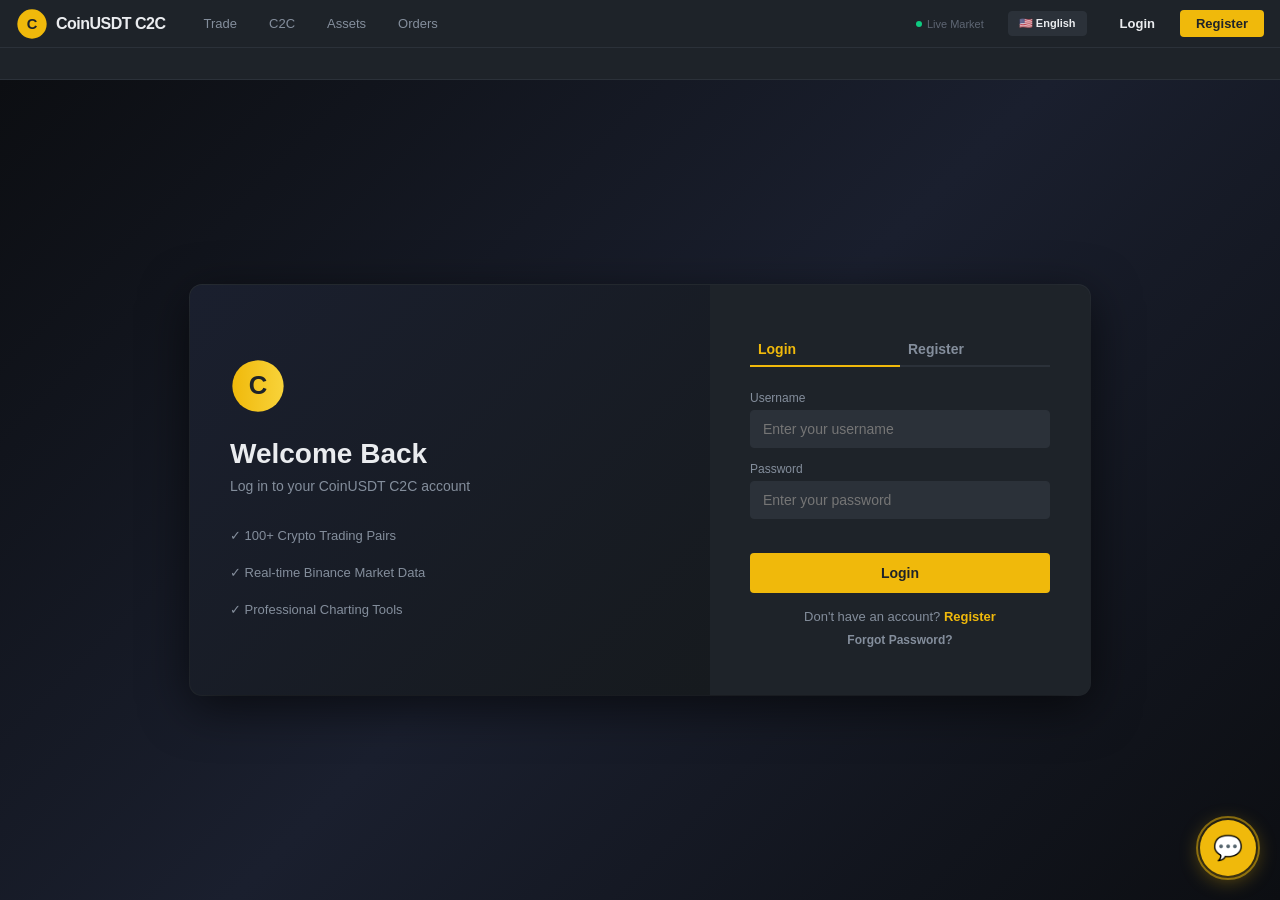
==== commit 9bab846a: "更新客服功能 + 后端API地址指向稳定云端服务器" ====
--- a/index.html
+++ b/index.html
@@ -26,6 +26,8 @@
   ============================================================ -->
   <nav class="global-nav">
     <div class="nav-inner">
+      <!-- 移动端汉堡菜单按钮 -->
+      <button class="mobile-menu-btn" id="mobile-menu-btn" aria-label="Menu">☰</button>
       <a href="/trade/BTC_USDT" class="nav-brand">
         <svg width="32" height="32" viewBox="0 0 48 48">
           <circle cx="24" cy="24" r="22" fill="#F0B90B"/>
@@ -791,20 +793,18 @@
         <button class="c2c-coin-tab" data-coin="BTC" data-network="">BTC</button>
         <button class="c2c-coin-tab" data-coin="ETH" data-network="ERC20">ETH <small>ERC20</small></button>
       </div>
-      <!-- 筛选栏 -->
+      <!-- 支付方式标签 -->      <div class="c2c-token-tabs-row">
+        <button class="c2c-pay-tab active" data-pay="">All</button>
+        <button class="c2c-pay-tab" data-pay="bank"><span data-i18n="c2c_pay_bank">Bank Transfer</span></button>
+        <button class="c2c-pay-tab" data-pay="alipay"><span data-i18n="c2c_pay_alipay">Alipay</span></button>
+        <button class="c2c-pay-tab" data-pay="wechat"><span data-i18n="c2c_pay_wechat">WeChat Pay</span></button>
+      </div>
+      <!-- 买卖方向 + 金额筛选 -->
       <div class="c2c-filters">
         <div class="c2c-filter-group">
           <button class="c2c-filter-btn active" data-side="all" data-i18n="all_pairs">All</button>
           <button class="c2c-filter-btn" data-side="buy" data-i18n="c2c_buy_usdt">Buy USDT</button>
           <button class="c2c-filter-btn" data-side="sell" data-i18n="c2c_sell_usdt">Sell USDT</button>
-        </div>
-        <div class="c2c-filter-group">
-          <select id="c2c-payment-filter" class="c2c-select">
-            <option value="" data-i18n="c2c_all_methods">All Payment Methods</option>
-            <option value="bank" data-i18n="c2c_pay_bank">Bank Transfer</option>
-            <option value="alipay" data-i18n="c2c_pay_alipay">Alipay</option>
-            <option value="wechat" data-i18n="c2c_pay_wechat">WeChat Pay</option>
-          </select>
         </div>
         <div class="c2c-filter-group">
           <input type="number" id="c2c-amount-filter" class="c2c-amount-input" data-i18n-placeholder="c2c_min_placeholder" placeholder="Min Amount" step="any">
@@ -1009,6 +1009,52 @@
     </div>
   </div>
 
-  <script src="/js/app.js?v=28062801"></script>
+  <!-- ============================================================
+       客服悬浮按钮 + 弹窗
+  ============================================================ -->
+  <div class="cs-float-btn" id="cs-float-btn" title="Contact Customer Service">
+    <span class="cs-float-icon">💬</span>
+  </div>
+
+  <div class="cs-overlay hidden" id="cs-overlay">
+    <div class="cs-dialog" id="cs-dialog">
+      <div class="cs-dialog-header">
+        <h3 class="cs-dialog-title">💬 <span data-i18n="cs_title">Contact Customer Service</span></h3>
+        <button class="cs-dialog-close" id="cs-dialog-close">&times;</button>
+      </div>
+      <div class="cs-dialog-body">
+        <p class="cs-dialog-desc" data-i18n="cs_desc">If you have any questions, please contact us through the following channels:</p>
+        <div class="cs-contact-list">
+          <a href="https://t.me/CoinTradeHelpBot" target="_blank" rel="noopener" class="cs-contact-item cs-contact-telegram">
+            <span class="cs-contact-icon">✈️</span>
+            <div class="cs-contact-info">
+              <strong>Telegram</strong>
+              <span>@CoinTradeHelpBot</span>
+            </div>
+            <span class="cs-contact-arrow">→</span>
+          </a>
+          <div class="cs-contact-item" id="cs-copy-tg" style="cursor:pointer">
+            <span class="cs-contact-icon">📋</span>
+            <div class="cs-contact-info">
+              <strong data-i18n="cs_copy_tg">Copy Telegram ID</strong>
+              <span data-i18n="cs_copy_tg_desc">Tap to copy username</span>
+            </div>
+            <span class="cs-contact-arrow">📋</span>
+          </div>
+          <a href="mailto:support@coinustdc2c.com" class="cs-contact-item cs-contact-email">
+            <span class="cs-contact-icon">📧</span>
+            <div class="cs-contact-info">
+              <strong>Email</strong>
+              <span>support@coinustdc2c.com</span>
+            </div>
+            <span class="cs-contact-arrow">→</span>
+          </a>
+        </div>
+        <p class="cs-dialog-footer" data-i18n="cs_response_time">We usually reply within 10 minutes</p>
+      </div>
+    </div>
+  </div>
+
+  <script src="/js/app.js?v=28061234"></script>
 </body>
 </html>
--- a/css/style.css
+++ b/css/style.css
@@ -298,6 +298,387 @@
 @media(max-width:1100px){.main-content{grid-template-columns:240px 1fr}.panel-right-stack,.bottom-panel{display:none}}
 @media(max-width:700px){.main-content{grid-template-columns:1fr}.panel-left-stack{display:none}.auth-card{flex-direction:column}.auth-card-left{padding:28px 24px}.auth-card-right{width:100%;padding:28px 24px}.auth-card-left h2{font-size:22px}}
 
+/* ============================================================
+   移动端全面适配 — 各种型号手机系统兼容
+   Breakpoints: 768px (平板), 480px (大屏手机), 375px (小屏手机)
+   ============================================================ */
+
+/* ========== 平板 + 手机通用 ========== */
+@media (max-width: 768px) {
+  /* 全局调整 */
+  body { overflow-y: auto; overflow-x: hidden; height: auto; min-height: 100vh; -webkit-overflow-scrolling: touch; }
+  body.has-mobile-nav { padding-bottom: 60px; }
+
+  /* 隐藏桌面导航链接，显示汉堡按钮 */
+  .nav-links { display: none !important; }
+  .nav-market-status { display: none !important; }
+  .nav-user { display: none !important; }
+  .nav-actions { gap: 4px; }
+  .lang-switch { margin-right: 2px; }
+
+  /* 汉堡菜单按钮 */
+  .mobile-menu-btn { display: flex !important; align-items: center; justify-content: center; width: 40px; height: 40px; background: none; border: none; cursor: pointer; color: var(--text); font-size: 22px; padding: 0; margin-right: 4px; flex-shrink: 0; }
+  .mobile-menu-btn:active { opacity: 0.6; }
+
+  /* 移动端侧滑菜单 */
+  .mobile-nav-overlay { position: fixed; top: 0; left: 0; width: 100%; height: 100%; background: rgba(0,0,0,.5); z-index: 500; opacity: 0; visibility: hidden; transition: all .25s; }
+  .mobile-nav-overlay.open { opacity: 1; visibility: visible; }
+
+  .mobile-nav-drawer { position: fixed; top: 0; left: 0; width: 280px; max-width: 80vw; height: 100%; background: var(--bg2); z-index: 501; transform: translateX(-100%); transition: transform .25s cubic-bezier(0.4,0,0.2,1); display: flex; flex-direction: column; overflow-y: auto; -webkit-overflow-scrolling: touch; box-shadow: 4px 0 20px rgba(0,0,0,.4); }
+  .mobile-nav-drawer.open { transform: translateX(0); }
+
+  .mobile-nav-header { display: flex; align-items: center; justify-content: space-between; padding: 16px; border-bottom: 1px solid var(--border); }
+  .mobile-nav-header .brand-name { font-size: 18px; }
+  .mobile-nav-close { width: 36px; height: 36px; background: none; border: none; color: var(--text2); font-size: 20px; cursor: pointer; display: flex; align-items: center; justify-content: center; }
+  .mobile-nav-close:active { opacity: 0.6; }
+
+  .mobile-nav-links { flex: 1; padding: 8px 0; }
+  .mobile-nav-links a { display: flex; align-items: center; gap: 12px; padding: 14px 20px; color: var(--text); font-size: 15px; font-weight: 600; text-decoration: none; border-bottom: 1px solid rgba(255,255,255,.03); transition: background .15s; }
+  .mobile-nav-links a:active { background: var(--bg-hover); }
+  .mobile-nav-links a.active { color: var(--gold); background: var(--gold-bg); }
+  .mobile-nav-icon { font-size: 18px; width: 24px; text-align: center; flex-shrink: 0; }
+
+  .mobile-nav-footer { padding: 16px 20px; border-top: 1px solid var(--border); }
+  .mobile-nav-footer .nav-btn-primary { width: 100%; text-align: center; padding: 12px; font-size: 14px; }
+
+  /* 底部移动导航栏 */
+  .mobile-bottom-nav { display: flex !important; position: fixed; bottom: 0; left: 0; width: 100%; height: 60px; background: var(--bg2); border-top: 1px solid var(--border); z-index: 400; padding-bottom: env(safe-area-inset-bottom, 0); }
+  .mobile-bottom-nav-item { flex: 1; display: flex; flex-direction: column; align-items: center; justify-content: center; gap: 2px; color: var(--text3); font-size: 10px; font-weight: 500; text-decoration: none; cursor: pointer; background: none; border: none; font-family: var(--font); padding: 4px 0; transition: color .15s; -webkit-tap-highlight-color: transparent; }
+  .mobile-bottom-nav-item .mb-icon { font-size: 20px; line-height: 1; }
+  .mobile-bottom-nav-item.active { color: var(--gold); }
+  .mobile-bottom-nav-item:active { opacity: 0.7; }
+  .mobile-bottom-nav-item .mb-badge { position: absolute; top: 2px; right: 50%; margin-right: -16px; background: var(--red); color: #fff; font-size: 8px; width: 14px; height: 14px; border-radius: 50%; display: flex; align-items: center; justify-content: center; }
+  .mobile-bottom-nav-item { position: relative; }
+
+  /* 导航内联布局调整 */
+  .global-nav { height: 52px; padding: 0; }
+  .nav-inner { padding: 0 12px; gap: 8px; }
+  .brand-name { font-size: 14px; }
+  .nav-brand svg { width: 28px; height: 28px; }
+
+  /* 登录页/注册页 */
+  .page-auth { height: auto; min-height: calc(100vh - 52px - 32px); padding: 16px; }
+  .auth-wrapper { max-width: 100%; }
+  .auth-card { flex-direction: column; border-radius: 10px; }
+  .auth-card-left { padding: 24px 20px; }
+  .auth-card-left h2 { font-size: 22px; margin: 12px 0 4px; }
+  .auth-sub { font-size: 13px; margin-bottom: 16px; }
+  .auth-benefits { gap: 6px; }
+  .benefit-item { font-size: 12px; padding: 4px 0; }
+  .auth-card-right { width: 100%; padding: 24px 20px; }
+  .auth-form-tabs { margin-bottom: 16px; }
+
+  /* 交易子导航 - 可滚动 */
+  .trade-subnav { height: auto; min-height: 40px; padding: 6px 8px; overflow-x: auto; -webkit-overflow-scrolling: touch; white-space: nowrap; }
+  .trade-subnav::-webkit-scrollbar { height: 0; }
+  .subnav-link { font-size: 11px; padding: 5px 10px; }
+
+  /* 交易主布局 - 改为单列堆叠 */
+  .main-content { display: flex; flex-direction: column; gap: 2px; height: auto; min-height: calc(100vh - 52px - 32px - 40px); }
+
+  /* 行情面板 - 在移动端可折叠 */
+  .panel-left-stack { display: flex !important; flex-direction: column; max-height: 280px; }
+  .market-panel { flex: 1; min-height: 200px; }
+  .wallet-panel { display: none; }
+  .wallet-panel.mobile-visible { display: flex !important; }
+  .market-list { max-height: 200px; }
+
+  /* 统计栏 - 紧凑 */
+  .symbol-stat { flex-wrap: wrap; gap: 8px; padding: 8px 10px; }
+  .stat-main { width: 100%; justify-content: space-between; }
+  .stat-symbol { font-size: 14px; }
+  .stat-price { font-size: 16px; }
+  .stat-change { font-size: 12px; }
+  .stat-details { width: 100%; gap: 10px; justify-content: space-between; flex-wrap: wrap; }
+  .stat-row { font-size: 10px; flex: 0 0 auto; }
+  .stat-interval { width: 100%; justify-content: flex-start; margin-top: 4px; flex-wrap: wrap; gap: 2px; }
+  .interval-btn { font-size: 10px; padding: 4px 8px; min-width: 32px; min-height: 28px; }
+
+  /* 图表 - 高度调整 */
+  .chart-panel { flex: none; height: 320px; min-height: 250px; }
+  .panel-center-stack { flex: none; }
+  .ma-legend { top: 8px; left: 4px; gap: 6px; }
+  .ma-item { font-size: 9px; }
+
+  /* 订单簿 */
+  .panel-right-stack { display: flex !important; flex-direction: column; }
+  .orderbook-panel { flex: 1; max-height: 220px; min-height: 160px; }
+
+  /* 交易面板 */
+  .trade-panel { flex: 0 0 auto; }
+  .order-type-tabs { flex-wrap: wrap; }
+  .ot-tab { flex: 1; min-width: 70px; font-size: 10px; padding: 6px 2px; }
+  .trade-tabs { display: flex; }
+  .trade-tab { flex: 1; font-size: 12px; padding: 10px; min-height: 44px; }
+  .trade-form { padding: 8px; }
+  .trade-form input[type=number] { padding: 10px 12px; font-size: 16px; min-height: 44px; }
+  .quick-btns { gap: 4px; }
+  .quick-pct { padding: 6px 8px; font-size: 12px; min-height: 36px; min-width: 40px; }
+
+  /* 底部面板 */
+  .bottom-panel { display: flex !important; min-height: 200px; max-height: 300px; }
+  .bottom-table { max-height: 180px; }
+  .bottom-table table { font-size: 10px; }
+  .bottom-table th, .bottom-table td { padding: 4px 6px; white-space: nowrap; }
+
+  /* 挂单面板 */
+  .pending-panel { display: flex !important; flex: 1; min-height: 120px; max-height: 200px; }
+
+  /* 资产页 */
+  .page-generic { height: auto; padding: 16px; min-height: calc(100vh - 52px - 32px); }
+  #page-wallet .panel-content { padding: 0 8px; margin: 16px auto; }
+  #page-wallet h2 { font-size: 18px; }
+  #page-wallet .wallet-summary { flex-direction: column; }
+
+  /* C2C 页面 */
+  .page-c2c { height: auto; min-height: calc(100vh - 52px - 32px); }
+  .c2c-container { padding: 12px; }
+  .c2c-header { flex-direction: column; gap: 10px; align-items: flex-start; }
+  .c2c-title { font-size: 18px; }
+  .c2c-header-right { flex-wrap: wrap; gap: 6px; }
+  .c2c-header-right .btn { font-size: 11px; padding: 6px 10px; }
+
+  .c2c-token-tabs-row { gap: 4px; margin-bottom: 6px; overflow-x: auto; flex-wrap: nowrap; padding-bottom: 4px; -webkit-overflow-scrolling: touch; }
+  .c2c-token-tab { font-size: 12px; padding: 6px 12px; white-space: nowrap; }
+  .c2c-coin-tab { font-size: 12px; padding: 6px 12px; white-space: nowrap; }
+  .c2c-pay-tab { font-size: 11px; padding: 5px 10px; white-space: nowrap; }
+
+  .c2c-filters { flex-direction: column; gap: 8px; padding: 10px; }
+  .c2c-filter-group { width: 100%; flex-wrap: wrap; }
+  .c2c-filter-btn { font-size: 11px; padding: 6px 10px; min-height: 36px; }
+  .c2c-amount-input { width: 100%; max-width: 180px; }
+
+  /* C2C 广告列表 */
+  .c2c-ads-list { border-radius: 6px; }
+  .c2c-ad-header { font-size: 10px; padding: 8px 10px; }
+  .c2c-ad-header span { font-size: 9px; }
+  .c2c-ad-row { flex-wrap: wrap; padding: 12px 10px; gap: 6px; }
+  .c2c-ad-merchant { flex: 1 1 100%; }
+  .c2c-ad-amount { flex: 0 0 auto; text-align: left; }
+  .c2c-ad-price { flex: 0 0 auto; font-size: 14px; }
+  .c2c-ad-payment { flex: 0 0 auto; }
+  .c2c-ad-action { width: auto; flex: 0 0 auto; margin-left: auto; }
+  .c2c-ads-body { max-height: 400px; }
+  .c2c-ad-col-payment, .c2c-ad-col-amount { display: none; }
+
+  /* 设置页 */
+  #page-settings .panel-content { padding: 0 8px; margin: 16px auto; }
+  #page-settings h2 { font-size: 18px; }
+  #page-settings .form-group input,
+  #page-settings .form-group select { padding: 10px 12px; font-size: 16px; min-height: 44px; }
+  #page-settings .btn { min-height: 44px; font-size: 14px; padding: 10px 20px; }
+
+  /* 邀请页 */
+  #page-invite .panel-content { padding: 0 8px; margin: 16px auto; }
+  #inv-code-display { font-size: 28px; letter-spacing: 4px; }
+
+  /* 订单历史页 */
+  #page-orders .panel-content { padding: 0 8px; margin: 16px auto; }
+  #page-orders table { font-size: 10px; }
+  #page-orders th, #page-orders td { padding: 4px 6px; white-space: nowrap; }
+  #page-orders .panel-content { overflow-x: auto; }
+
+  /* 所有弹窗 - 全屏 */
+  .modal-overlay { align-items: flex-end; }
+  .modal-card { width: 100% !important; max-width: 100% !important; border-radius: 16px 16px 0 0; max-height: 90vh; margin: 0; }
+  .modal-header { padding: 14px 16px; }
+  .modal-body { padding: 16px; }
+  .modal-close { font-size: 24px; width: 36px; height: 36px; display: flex; align-items: center; justify-content: center; }
+
+  /* 充值弹窗 */
+  .deposit-presets { gap: 6px; }
+  .deposit-preset { padding: 6px 10px; font-size: 12px; min-height: 36px; }
+  .coin-option { padding: 12px 10px; }
+  .addr-box { flex-direction: column; align-items: stretch; gap: 8px; }
+  .addr-box code { font-size: 10px; text-align: center; padding: 8px; word-break: break-all; }
+  .addr-box .btn { width: 100%; min-height: 36px; }
+
+  /* Toast */
+  .toast-box { margin: 0 16px; max-width: 100%; padding: 20px 24px; }
+
+  /* 通用按钮 - 触屏友好 */
+  .btn { min-height: 36px; }
+  .btn-gold, .btn-buy, .btn-sell { min-height: 48px; font-size: 15px; padding: 12px; }
+  .btn-full { width: 100%; }
+  .btn-icon { min-width: 36px; min-height: 36px; font-size: 18px; }
+
+  /* 表单 - 触屏友好 */
+  .form-group input { min-height: 44px; font-size: 16px; padding: 10px 12px; }
+  .form-group label { font-size: 13px; }
+
+  /* 表格溢出滚动 */
+  .bottom-table, #page-orders .panel-content, #page-wallet .panel-content { overflow-x: auto; -webkit-overflow-scrolling: touch; }
+  .bottom-table table, #page-wallet table { min-width: 600px; }
+
+  /* C2C 订单弹窗聊天区 */
+  .c2c-chat { height: 200px; }
+  .c2c-chat-msgs { max-height: 120px; }
+  .c2c-chat-input-row input { min-height: 40px; font-size: 16px; }
+
+  /* 通知下拉 - 全宽 */
+  .notif-dropdown { width: calc(100vw - 24px); max-width: 360px; right: -80px; }
+  .notif-list { max-height: 300px; }
+
+  /* 忘记密码页 */
+  #page-forgot .auth-card { max-width: 100% !important; }
+
+  /* 提现弹窗 */
+  .withdraw-info { font-size: 11px; }
+  .withdraw-info > div { display: flex; justify-content: space-between; }
+
+  /* C2C 订单状态流 */
+  .c2c-order-status { padding: 8px 0; flex-wrap: wrap; gap: 4px; }
+  .c2c-status-step { font-size: 10px; }
+  .c2c-status-conn { width: 20px; }
+  .c2c-order-info { padding: 10px 12px; }
+  .c2c-info-row { font-size: 11px; padding: 2px 0; }
+  .c2c-order-actions { flex-direction: column; }
+  .c2c-order-actions .btn { min-height: 44px; font-size: 14px; }
+}
+
+/* ========== 大屏手机 (375px-480px) ========== */
+@media (max-width: 480px) {
+  .global-nav { height: 48px; }
+  .nav-inner { padding: 0 8px; gap: 4px; }
+  .brand-name { font-size: 13px; }
+  .nav-brand svg { width: 24px; height: 24px; }
+  .nav-btn { padding: 4px 10px; font-size: 11px; }
+  .lang-btn { font-size: 10px; padding: 4px 8px; }
+
+  .ticker-bar { height: 28px; }
+  .ticker-sym { font-size: 10px; }
+  .ticker-price { font-size: 10px; }
+  .ticker-change { font-size: 9px; padding: 1px 4px; }
+
+  .page-auth { padding: 8px; }
+  .auth-card-left { padding: 20px 16px; }
+  .auth-card-left h2 { font-size: 20px; }
+  .auth-card-right { padding: 20px 16px; }
+
+  .trade-subnav { min-height: 36px; padding: 4px 6px; }
+  .subnav-link { font-size: 10px; padding: 4px 8px; }
+
+  .chart-panel { height: 260px; min-height: 200px; }
+  .symbol-stat { padding: 6px 8px; }
+  .stat-details { gap: 6px; }
+  .interval-btn { font-size: 9px; padding: 3px 5px; min-width: 28px; min-height: 24px; }
+
+  .orderbook-panel { max-height: 160px; }
+  .ob-mid { font-size: 12px; padding: 2px; }
+  .ob-row { font-size: 10px; padding: 1px 6px; }
+  .trade-form input[type=number] { font-size: 16px; }
+  .info-row { font-size: 10px; }
+
+  .bottom-tab { font-size: 11px; padding: 5px 10px; }
+
+  .c2c-title { font-size: 16px; }
+  .c2c-token-tab { font-size: 11px; padding: 5px 10px; }
+  .c2c-coin-tab { font-size: 11px; padding: 5px 10px; }
+  .c2c-ad-row { padding: 10px 8px; }
+  .c2c-ad-merchant-name { font-size: 12px; }
+  .c2c-ad-price { font-size: 13px; }
+
+  .mobile-bottom-nav { height: 56px; }
+  .mobile-bottom-nav-item { font-size: 9px; }
+  .mobile-bottom-nav-item .mb-icon { font-size: 18px; }
+
+  .modal-card { border-radius: 12px 12px 0 0; }
+  .modal-header { padding: 12px 14px; font-size: 14px; }
+  .modal-body { padding: 12px; }
+
+  .mobile-nav-drawer { width: 260px; max-width: 85vw; }
+  .mobile-nav-links a { padding: 12px 16px; font-size: 14px; }
+}
+
+/* ========== 小屏手机 (<=375px) iPhone SE等 ========== */
+@media (max-width: 375px) {
+  .brand-name { font-size: 12px; }
+  .nav-brand svg { width: 22px; height: 22px; }
+  .nav-brand { gap: 4px; }
+  .nav-btn { padding: 3px 8px; font-size: 10px; }
+
+  .auth-card-left h2 { font-size: 18px; }
+  .auth-sub { font-size: 12px; }
+  .benefit-item { font-size: 11px; }
+
+  .stat-symbol { font-size: 13px; }
+  .stat-price { font-size: 14px; }
+  .chart-panel { height: 220px; }
+
+  .trade-tab { font-size: 11px; padding: 8px; }
+  .c2c-ad-header span { font-size: 8px; }
+  .c2c-ads-body { max-height: 300px; }
+
+  .mobile-bottom-nav { height: 52px; }
+  .mobile-bottom-nav-item { font-size: 8px; }
+  .mobile-bottom-nav-item .mb-icon { font-size: 16px; }
+  body.has-mobile-nav { padding-bottom: 52px; }
+}
+
+/* ========== 平板横屏 + 桌面小屏修复 ========== */
+@media (min-width: 769px) {
+  .mobile-menu-btn { display: none !important; }
+  .mobile-nav-overlay, .mobile-nav-drawer { display: none !important; }
+  .mobile-bottom-nav { display: none !important; }
+}
+
+/* ========== 触屏设备增强 ========== */
+@media (hover: none) and (pointer: coarse) {
+  /* 增大所有交互元素的最小触摸区域 */
+  a, button, .btn, .nav-link, .subnav-link, .market-row,
+  .ob-row, .interval-btn, .ot-tab, .trade-tab,
+  .quick-pct, .c2c-token-tab, .c2c-coin-tab, .c2c-pay-tab,
+  .c2c-filter-btn, .coin-option, .lang-option,
+  .mobile-nav-links a, .mobile-bottom-nav-item {
+    -webkit-tap-highlight-color: transparent;
+    touch-action: manipulation;
+  }
+
+  /* 移除 hover 效果（触屏不需要） */
+  .btn:hover, .trade-tab:hover, .ot-tab:hover,
+  .subnav-link:hover, .nav-link:hover, .interval-btn:hover,
+  .c2c-token-tab:hover, .c2c-coin-tab:hover, .c2c-pay-tab:hover,
+  .c2c-filter-btn:hover, .coin-option:hover, .quick-pct:hover {
+    transform: none;
+    opacity: 1;
+  }
+
+  /* 改用 active 态反馈 */
+  .btn:active { opacity: 0.7; transform: scale(0.97); }
+  .trade-tab:active, .ot-tab:active { opacity: 0.7; }
+}
+
+/* ========== iOS Safari safe-area 适配 ========== */
+@supports (padding: env(safe-area-inset-bottom)) {
+  .mobile-bottom-nav { padding-bottom: env(safe-area-inset-bottom, 0); }
+  body.has-mobile-nav { padding-bottom: calc(60px + env(safe-area-inset-bottom, 0)); }
+
+  @media (max-width: 480px) {
+    body.has-mobile-nav { padding-bottom: calc(56px + env(safe-area-inset-bottom, 0)); }
+  }
+  @media (max-width: 375px) {
+    body.has-mobile-nav { padding-bottom: calc(52px + env(safe-area-inset-bottom, 0)); }
+  }
+}
+
+/* ========== 暗色模式主题色（系统级别） ========== */
+@media (prefers-color-scheme: dark) {
+  /* 默认就是暗色，这里确保一致性 */
+  :root {
+    color-scheme: dark;
+  }
+  input, select, textarea, button {
+    color-scheme: dark;
+  }
+}
+
+/* ========== 减少动画（用户偏好） ========== */
+@media (prefers-reduced-motion: reduce) {
+  .ticker-inner { animation: none; }
+  .status-dot { animation: none; opacity: 1; }
+  *, *::before, *::after { animation-duration: 0.01ms !important; transition-duration: 0.01ms !important; }
+}
+
 /* ========== 充值弹窗 ========== */
 .modal-overlay{position:fixed;top:0;left:0;width:100%;height:100%;background:rgba(0,0,0,.6);z-index:1000;display:flex;align-items:center;justify-content:center}
 .modal-card{background:var(--bg2);border-radius:8px;width:420px;max-height:90vh;overflow-y:auto;box-shadow:0 12px 48px rgba(0,0,0,.5);border:1px solid var(--border)}
@@ -341,6 +722,24 @@
 .c2c-title { color: var(--gold); font-size: 22px; }
 .c2c-title span { color: var(--text2); font-size: 14px; font-weight: 400; margin-left: 8px; }
 .c2c-header-right { display: flex; gap: 10px; }
+
+/* 币种/法币标签行 (Binance风格) */
+.c2c-token-tabs-row { display: flex; gap: 4px; margin-bottom: 8px; flex-wrap: wrap; }
+.c2c-token-tab { padding: 8px 16px; background: var(--bg2); border: 1px solid var(--border); color: var(--text2); font-size: 13px; font-weight: 600; border-radius: 4px; cursor: pointer; transition: all .15s; font-family: var(--font); white-space: nowrap; }
+.c2c-token-tab:hover { color: var(--text); border-color: var(--text2); }
+.c2c-token-tab.active { background: var(--gold); color: #1E2329; border-color: var(--gold); }
+.c2c-token-tab small { font-size: 10px; font-weight: 400; opacity: 0.8; }
+.c2c-token-tab.active small { opacity: 0.7; }
+
+.c2c-coin-tab { padding: 8px 16px; background: var(--bg2); border: 1px solid var(--border); color: var(--text2); font-size: 13px; font-weight: 600; border-radius: 4px; cursor: pointer; transition: all .15s; font-family: var(--font); white-space: nowrap; }
+.c2c-coin-tab:hover { color: var(--text); border-color: var(--text2); }
+.c2c-coin-tab.active { background: var(--gold); color: #1E2329; border-color: var(--gold); }
+.c2c-coin-tab small { font-size: 10px; font-weight: 400; opacity: 0.8; }
+.c2c-coin-tab.active small { opacity: 0.7; }
+
+/* 支付方式标签 */ .c2c-pay-tab { padding: 6px 14px; background: var(--bg2); border: 1px solid var(--border); color: var(--text2); font-size: 12px; font-weight: 600; border-radius: 4px; cursor: pointer; transition: all .15s; font-family: var(--font); white-space: nowrap; }
+.c2c-pay-tab:hover { color: var(--text); border-color: var(--text2); }
+.c2c-pay-tab.active { background: var(--gold); color: #1E2329; border-color: var(--gold); }
 
 .c2c-filters { display: flex; align-items: center; gap: 12px; margin-bottom: 16px; flex-wrap: wrap; padding: 12px; background: var(--bg2); border-radius: 8px; border: 1px solid var(--border); }
 .c2c-filter-group { display: flex; gap: 6px; align-items: center; }
@@ -435,6 +834,96 @@
 /* ========== 忘记密码页 ========== */
 #page-forgot .auth-card { max-width: 440px !important; }
 
+/* ========== 客服悬浮按钮 & 弹窗 ========== */
+.cs-float-btn {
+  position: fixed; bottom: 24px; right: 24px; z-index: 900;
+  width: 56px; height: 56px; border-radius: 50%;
+  background: var(--gold); color: #1E2329; border: none;
+  cursor: pointer; display: flex; align-items: center; justify-content: center;
+  box-shadow: 0 4px 20px rgba(240,185,11,.4);
+  transition: transform .2s, box-shadow .2s;
+  font-size: 24px;
+}
+.cs-float-btn:hover { transform: scale(1.08); box-shadow: 0 6px 28px rgba(240,185,11,.55); }
+.cs-float-btn:active { transform: scale(.94); }
+.cs-float-icon { line-height: 1; }
+
+/* 脉冲动画 */
+.cs-float-btn::after {
+  content: ''; position: absolute; inset: -4px; border-radius: 50%;
+  border: 2px solid var(--gold); opacity: .5;
+  animation: csPulse 2s infinite;
+}
+@keyframes csPulse {
+  0% { transform: scale(1); opacity: .5; }
+  100% { transform: scale(1.35); opacity: 0; }
+}
+
+/* 遮罩 */
+.cs-overlay {
+  position: fixed; top: 0; left: 0; width: 100%; height: 100%;
+  background: rgba(0,0,0,.55); z-index: 950;
+  display: flex; align-items: center; justify-content: center;
+}
+.cs-overlay.hidden { display: none; }
+
+/* 弹窗 */
+.cs-dialog {
+  background: var(--bg2); border: 1px solid var(--border);
+  border-radius: 12px; width: 400px; max-width: 92vw;
+  max-height: 85vh; overflow-y: auto;
+  box-shadow: 0 16px 48px rgba(0,0,0,.6);
+  animation: csSlideUp .3s ease-out;
+}
+@keyframes csSlideUp {
+  from { opacity: 0; transform: translateY(20px); }
+  to { opacity: 1; transform: translateY(0); }
+}
+
+.cs-dialog-header {
+  display: flex; align-items: center; justify-content: space-between;
+  padding: 18px 20px; border-bottom: 1px solid var(--border);
+}
+.cs-dialog-title { font-size: 16px; font-weight: 700; color: var(--text); margin: 0; }
+.cs-dialog-close {
+  background: none; border: none; color: var(--text2); font-size: 24px;
+  cursor: pointer; width: 32px; height: 32px; display: flex; align-items: center;
+  justify-content: center; border-radius: 6px; transition: all .15s;
+}
+.cs-dialog-close:hover { background: var(--bg-hover); color: var(--text); }
+
+.cs-dialog-body { padding: 20px; }
+.cs-dialog-desc {
+  font-size: 13px; color: var(--text2); margin: 0 0 16px; line-height: 1.6;
+}
+.cs-contact-list { display: flex; flex-direction: column; gap: 10px; }
+.cs-contact-item {
+  display: flex; align-items: center; gap: 12px;
+  padding: 14px 16px; background: var(--bg3); border: 1px solid var(--border);
+  border-radius: 8px; text-decoration: none; color: var(--text);
+  transition: all .15s; cursor: pointer;
+}
+.cs-contact-item:hover { border-color: var(--gold); background: var(--gold-bg); }
+.cs-contact-icon { font-size: 22px; flex-shrink: 0; width: 36px; text-align: center; }
+.cs-contact-info { flex: 1; display: flex; flex-direction: column; gap: 2px; }
+.cs-contact-info strong { font-size: 13px; font-weight: 600; }
+.cs-contact-info span { font-size: 11px; color: var(--text3); }
+.cs-contact-arrow { font-size: 16px; color: var(--text3); flex-shrink: 0; }
+.cs-contact-telegram:hover { border-color: #2AABEE; background: rgba(42,171,238,0.08); }
+.cs-contact-email:hover { border-color: #EA4335; background: rgba(234,67,53,0.08); }
+
+.cs-dialog-footer {
+  margin: 16px 0 0; font-size: 11px; color: var(--text3); text-align: center;
+}
+
+/* 移动端适配 */
+@media (max-width: 768px) {
+  .cs-float-btn { bottom: 80px; right: 16px; width: 50px; height: 50px; font-size: 22px; }
+  .cs-dialog { border-radius: 12px 12px 0 0; max-height: 80vh; }
+  .cs-overlay { align-items: flex-end; }
+  .cs-contact-item { padding: 12px 14px; }
+}
+
 /* ========== 评价样式 ========== */
 .c2c-rating-stars { display: inline-flex; gap: 1px; color: var(--gold); font-size: 12px; }
 .c2c-review-item { padding: 8px 12px; border-bottom: 1px solid var(--border); }
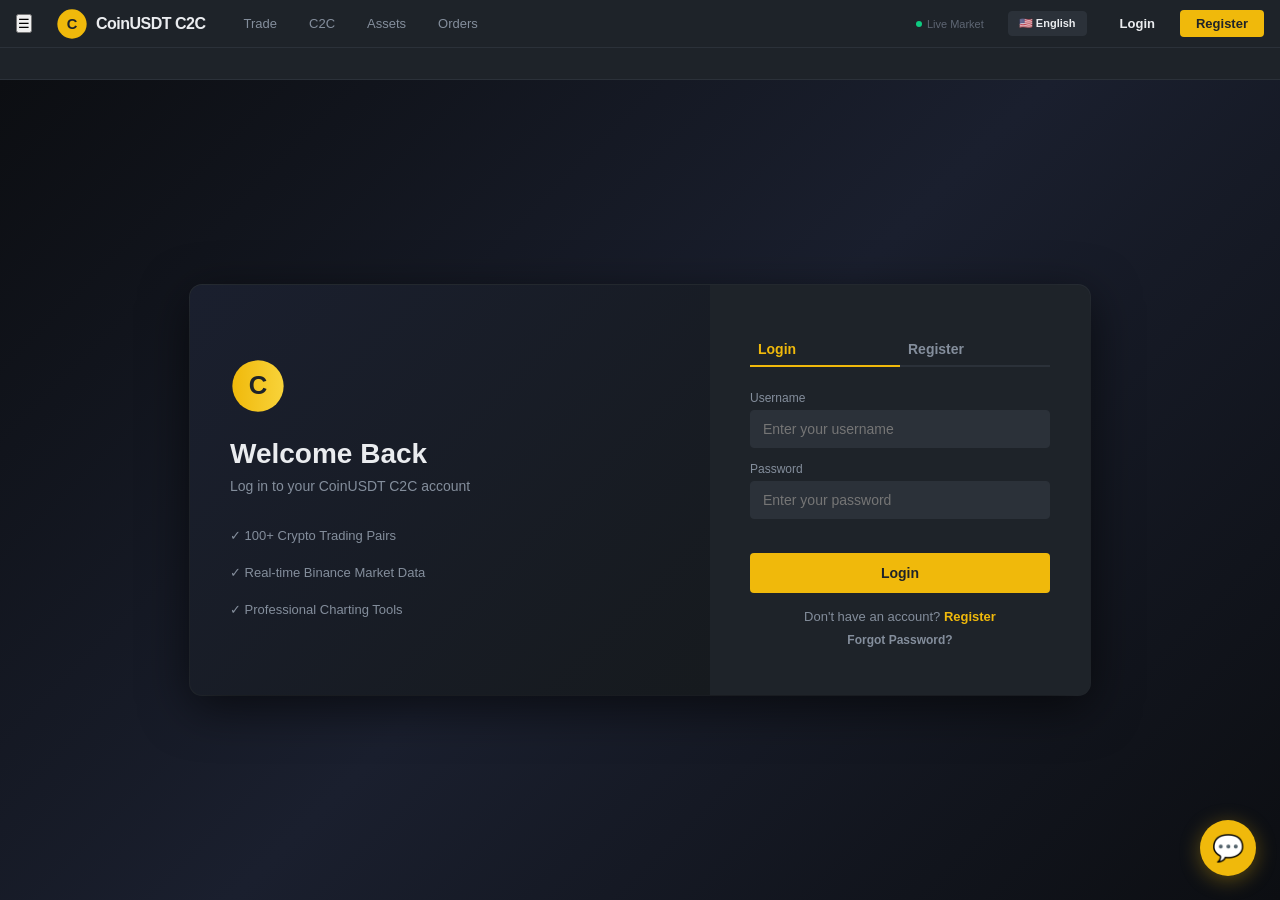
==== commit ba6276ba: "fix: add customer service CSS & change C2C default fiat to USD" ====
--- a/index.html
+++ b/index.html
@@ -776,10 +776,10 @@
 
       <!-- 法币选择标签 -->
       <div class="c2c-token-tabs-row">
-        <button class="c2c-token-tab active" data-fiat="CNY">¥ CNY</button>
+        <button class="c2c-token-tab" data-fiat="CNY">¥ CNY</button>
         <button class="c2c-token-tab" data-fiat="HKD">HK$ HKD</button>
         <button class="c2c-token-tab" data-fiat="TWD">NT$ TWD</button>
-        <button class="c2c-token-tab" data-fiat="USD">$ USD</button>
+        <button class="c2c-token-tab active" data-fiat="USD">$ USD</button>
         <button class="c2c-token-tab" data-fiat="JPY">¥ JPY</button>
         <button class="c2c-token-tab" data-fiat="KRW">₩ KRW</button>
         <button class="c2c-token-tab" data-fiat="RUB">₽ RUB</button>
@@ -795,9 +795,11 @@
       </div>
       <!-- 支付方式标签 -->      <div class="c2c-token-tabs-row">
         <button class="c2c-pay-tab active" data-pay="">All</button>
-        <button class="c2c-pay-tab" data-pay="bank"><span data-i18n="c2c_pay_bank">Bank Transfer</span></button>
-        <button class="c2c-pay-tab" data-pay="alipay"><span data-i18n="c2c_pay_alipay">Alipay</span></button>
-        <button class="c2c-pay-tab" data-pay="wechat"><span data-i18n="c2c_pay_wechat">WeChat Pay</span></button>
+        <button class="c2c-pay-tab" data-pay="usdt">USDT</button>
+        <button class="c2c-pay-tab" data-pay="usd">USD</button>
+        <button class="c2c-pay-tab" data-pay="ntd">NT$</button>
+        <button class="c2c-pay-tab" data-pay="eth">ETH</button>
+        <button class="c2c-pay-tab" data-pay="btc">BTC</button>
       </div>
       <!-- 买卖方向 + 金额筛选 -->
       <div class="c2c-filters">
@@ -867,9 +869,11 @@
           <div class="form-group">
             <label data-i18n="c2c_payment_methods">Payment Methods</label>
             <div class="c2c-pay-checks">
-              <label class="c2c-pay-check"><input type="checkbox" value="bank" checked> <span data-i18n="c2c_pay_bank">Bank Transfer</span></label>
-              <label class="c2c-pay-check"><input type="checkbox" value="alipay" checked> <span data-i18n="c2c_pay_alipay">Alipay</span></label>
-              <label class="c2c-pay-check"><input type="checkbox" value="wechat" checked> <span data-i18n="c2c_pay_wechat">WeChat Pay</span></label>
+              <label class="c2c-pay-check"><input type="checkbox" value="usdt" checked> <span>USDT</span></label>
+              <label class="c2c-pay-check"><input type="checkbox" value="usd" checked> <span>USD</span></label>
+              <label class="c2c-pay-check"><input type="checkbox" value="ntd" checked> <span>NT$</span></label>
+              <label class="c2c-pay-check"><input type="checkbox" value="eth" checked> <span>ETH</span></label>
+              <label class="c2c-pay-check"><input type="checkbox" value="btc" checked> <span>BTC</span></label>
             </div>
           </div>
           <div class="form-group">
@@ -1023,33 +1027,14 @@
         <button class="cs-dialog-close" id="cs-dialog-close">&times;</button>
       </div>
       <div class="cs-dialog-body">
-        <p class="cs-dialog-desc" data-i18n="cs_desc">If you have any questions, please contact us through the following channels:</p>
-        <div class="cs-contact-list">
-          <a href="https://t.me/CoinTradeHelpBot" target="_blank" rel="noopener" class="cs-contact-item cs-contact-telegram">
-            <span class="cs-contact-icon">✈️</span>
-            <div class="cs-contact-info">
-              <strong>Telegram</strong>
-              <span>@CoinTradeHelpBot</span>
-            </div>
-            <span class="cs-contact-arrow">→</span>
-          </a>
-          <div class="cs-contact-item" id="cs-copy-tg" style="cursor:pointer">
-            <span class="cs-contact-icon">📋</span>
-            <div class="cs-contact-info">
-              <strong data-i18n="cs_copy_tg">Copy Telegram ID</strong>
-              <span data-i18n="cs_copy_tg_desc">Tap to copy username</span>
-            </div>
-            <span class="cs-contact-arrow">📋</span>
-          </div>
-          <a href="mailto:support@coinustdc2c.com" class="cs-contact-item cs-contact-email">
-            <span class="cs-contact-icon">📧</span>
-            <div class="cs-contact-info">
-              <strong>Email</strong>
-              <span>support@coinustdc2c.com</span>
-            </div>
-            <span class="cs-contact-arrow">→</span>
-          </a>
-        </div>
+        
+        <p class="cs-dialog-desc" data-i18n="cs_desc">如有任何問題，請點擊下方按鈕聯繫在線客服：</p>
+        <a href="https://t.me/CoinTradeHelpBot" target="_blank" rel="noopener" class="cs-chat-btn">
+          <span class="cs-chat-btn-icon">💬</span>
+          <span data-i18n="cs_online_btn">線上客服</span>
+          <span class="cs-chat-btn-arrow">→</span>
+        </a>
+      
         <p class="cs-dialog-footer" data-i18n="cs_response_time">We usually reply within 10 minutes</p>
       </div>
     </div>
--- a/css/style.css
+++ b/css/style.css
@@ -298,387 +298,6 @@
 @media(max-width:1100px){.main-content{grid-template-columns:240px 1fr}.panel-right-stack,.bottom-panel{display:none}}
 @media(max-width:700px){.main-content{grid-template-columns:1fr}.panel-left-stack{display:none}.auth-card{flex-direction:column}.auth-card-left{padding:28px 24px}.auth-card-right{width:100%;padding:28px 24px}.auth-card-left h2{font-size:22px}}
 
-/* ============================================================
-   移动端全面适配 — 各种型号手机系统兼容
-   Breakpoints: 768px (平板), 480px (大屏手机), 375px (小屏手机)
-   ============================================================ */
-
-/* ========== 平板 + 手机通用 ========== */
-@media (max-width: 768px) {
-  /* 全局调整 */
-  body { overflow-y: auto; overflow-x: hidden; height: auto; min-height: 100vh; -webkit-overflow-scrolling: touch; }
-  body.has-mobile-nav { padding-bottom: 60px; }
-
-  /* 隐藏桌面导航链接，显示汉堡按钮 */
-  .nav-links { display: none !important; }
-  .nav-market-status { display: none !important; }
-  .nav-user { display: none !important; }
-  .nav-actions { gap: 4px; }
-  .lang-switch { margin-right: 2px; }
-
-  /* 汉堡菜单按钮 */
-  .mobile-menu-btn { display: flex !important; align-items: center; justify-content: center; width: 40px; height: 40px; background: none; border: none; cursor: pointer; color: var(--text); font-size: 22px; padding: 0; margin-right: 4px; flex-shrink: 0; }
-  .mobile-menu-btn:active { opacity: 0.6; }
-
-  /* 移动端侧滑菜单 */
-  .mobile-nav-overlay { position: fixed; top: 0; left: 0; width: 100%; height: 100%; background: rgba(0,0,0,.5); z-index: 500; opacity: 0; visibility: hidden; transition: all .25s; }
-  .mobile-nav-overlay.open { opacity: 1; visibility: visible; }
-
-  .mobile-nav-drawer { position: fixed; top: 0; left: 0; width: 280px; max-width: 80vw; height: 100%; background: var(--bg2); z-index: 501; transform: translateX(-100%); transition: transform .25s cubic-bezier(0.4,0,0.2,1); display: flex; flex-direction: column; overflow-y: auto; -webkit-overflow-scrolling: touch; box-shadow: 4px 0 20px rgba(0,0,0,.4); }
-  .mobile-nav-drawer.open { transform: translateX(0); }
-
-  .mobile-nav-header { display: flex; align-items: center; justify-content: space-between; padding: 16px; border-bottom: 1px solid var(--border); }
-  .mobile-nav-header .brand-name { font-size: 18px; }
-  .mobile-nav-close { width: 36px; height: 36px; background: none; border: none; color: var(--text2); font-size: 20px; cursor: pointer; display: flex; align-items: center; justify-content: center; }
-  .mobile-nav-close:active { opacity: 0.6; }
-
-  .mobile-nav-links { flex: 1; padding: 8px 0; }
-  .mobile-nav-links a { display: flex; align-items: center; gap: 12px; padding: 14px 20px; color: var(--text); font-size: 15px; font-weight: 600; text-decoration: none; border-bottom: 1px solid rgba(255,255,255,.03); transition: background .15s; }
-  .mobile-nav-links a:active { background: var(--bg-hover); }
-  .mobile-nav-links a.active { color: var(--gold); background: var(--gold-bg); }
-  .mobile-nav-icon { font-size: 18px; width: 24px; text-align: center; flex-shrink: 0; }
-
-  .mobile-nav-footer { padding: 16px 20px; border-top: 1px solid var(--border); }
-  .mobile-nav-footer .nav-btn-primary { width: 100%; text-align: center; padding: 12px; font-size: 14px; }
-
-  /* 底部移动导航栏 */
-  .mobile-bottom-nav { display: flex !important; position: fixed; bottom: 0; left: 0; width: 100%; height: 60px; background: var(--bg2); border-top: 1px solid var(--border); z-index: 400; padding-bottom: env(safe-area-inset-bottom, 0); }
-  .mobile-bottom-nav-item { flex: 1; display: flex; flex-direction: column; align-items: center; justify-content: center; gap: 2px; color: var(--text3); font-size: 10px; font-weight: 500; text-decoration: none; cursor: pointer; background: none; border: none; font-family: var(--font); padding: 4px 0; transition: color .15s; -webkit-tap-highlight-color: transparent; }
-  .mobile-bottom-nav-item .mb-icon { font-size: 20px; line-height: 1; }
-  .mobile-bottom-nav-item.active { color: var(--gold); }
-  .mobile-bottom-nav-item:active { opacity: 0.7; }
-  .mobile-bottom-nav-item .mb-badge { position: absolute; top: 2px; right: 50%; margin-right: -16px; background: var(--red); color: #fff; font-size: 8px; width: 14px; height: 14px; border-radius: 50%; display: flex; align-items: center; justify-content: center; }
-  .mobile-bottom-nav-item { position: relative; }
-
-  /* 导航内联布局调整 */
-  .global-nav { height: 52px; padding: 0; }
-  .nav-inner { padding: 0 12px; gap: 8px; }
-  .brand-name { font-size: 14px; }
-  .nav-brand svg { width: 28px; height: 28px; }
-
-  /* 登录页/注册页 */
-  .page-auth { height: auto; min-height: calc(100vh - 52px - 32px); padding: 16px; }
-  .auth-wrapper { max-width: 100%; }
-  .auth-card { flex-direction: column; border-radius: 10px; }
-  .auth-card-left { padding: 24px 20px; }
-  .auth-card-left h2 { font-size: 22px; margin: 12px 0 4px; }
-  .auth-sub { font-size: 13px; margin-bottom: 16px; }
-  .auth-benefits { gap: 6px; }
-  .benefit-item { font-size: 12px; padding: 4px 0; }
-  .auth-card-right { width: 100%; padding: 24px 20px; }
-  .auth-form-tabs { margin-bottom: 16px; }
-
-  /* 交易子导航 - 可滚动 */
-  .trade-subnav { height: auto; min-height: 40px; padding: 6px 8px; overflow-x: auto; -webkit-overflow-scrolling: touch; white-space: nowrap; }
-  .trade-subnav::-webkit-scrollbar { height: 0; }
-  .subnav-link { font-size: 11px; padding: 5px 10px; }
-
-  /* 交易主布局 - 改为单列堆叠 */
-  .main-content { display: flex; flex-direction: column; gap: 2px; height: auto; min-height: calc(100vh - 52px - 32px - 40px); }
-
-  /* 行情面板 - 在移动端可折叠 */
-  .panel-left-stack { display: flex !important; flex-direction: column; max-height: 280px; }
-  .market-panel { flex: 1; min-height: 200px; }
-  .wallet-panel { display: none; }
-  .wallet-panel.mobile-visible { display: flex !important; }
-  .market-list { max-height: 200px; }
-
-  /* 统计栏 - 紧凑 */
-  .symbol-stat { flex-wrap: wrap; gap: 8px; padding: 8px 10px; }
-  .stat-main { width: 100%; justify-content: space-between; }
-  .stat-symbol { font-size: 14px; }
-  .stat-price { font-size: 16px; }
-  .stat-change { font-size: 12px; }
-  .stat-details { width: 100%; gap: 10px; justify-content: space-between; flex-wrap: wrap; }
-  .stat-row { font-size: 10px; flex: 0 0 auto; }
-  .stat-interval { width: 100%; justify-content: flex-start; margin-top: 4px; flex-wrap: wrap; gap: 2px; }
-  .interval-btn { font-size: 10px; padding: 4px 8px; min-width: 32px; min-height: 28px; }
-
-  /* 图表 - 高度调整 */
-  .chart-panel { flex: none; height: 320px; min-height: 250px; }
-  .panel-center-stack { flex: none; }
-  .ma-legend { top: 8px; left: 4px; gap: 6px; }
-  .ma-item { font-size: 9px; }
-
-  /* 订单簿 */
-  .panel-right-stack { display: flex !important; flex-direction: column; }
-  .orderbook-panel { flex: 1; max-height: 220px; min-height: 160px; }
-
-  /* 交易面板 */
-  .trade-panel { flex: 0 0 auto; }
-  .order-type-tabs { flex-wrap: wrap; }
-  .ot-tab { flex: 1; min-width: 70px; font-size: 10px; padding: 6px 2px; }
-  .trade-tabs { display: flex; }
-  .trade-tab { flex: 1; font-size: 12px; padding: 10px; min-height: 44px; }
-  .trade-form { padding: 8px; }
-  .trade-form input[type=number] { padding: 10px 12px; font-size: 16px; min-height: 44px; }
-  .quick-btns { gap: 4px; }
-  .quick-pct { padding: 6px 8px; font-size: 12px; min-height: 36px; min-width: 40px; }
-
-  /* 底部面板 */
-  .bottom-panel { display: flex !important; min-height: 200px; max-height: 300px; }
-  .bottom-table { max-height: 180px; }
-  .bottom-table table { font-size: 10px; }
-  .bottom-table th, .bottom-table td { padding: 4px 6px; white-space: nowrap; }
-
-  /* 挂单面板 */
-  .pending-panel { display: flex !important; flex: 1; min-height: 120px; max-height: 200px; }
-
-  /* 资产页 */
-  .page-generic { height: auto; padding: 16px; min-height: calc(100vh - 52px - 32px); }
-  #page-wallet .panel-content { padding: 0 8px; margin: 16px auto; }
-  #page-wallet h2 { font-size: 18px; }
-  #page-wallet .wallet-summary { flex-direction: column; }
-
-  /* C2C 页面 */
-  .page-c2c { height: auto; min-height: calc(100vh - 52px - 32px); }
-  .c2c-container { padding: 12px; }
-  .c2c-header { flex-direction: column; gap: 10px; align-items: flex-start; }
-  .c2c-title { font-size: 18px; }
-  .c2c-header-right { flex-wrap: wrap; gap: 6px; }
-  .c2c-header-right .btn { font-size: 11px; padding: 6px 10px; }
-
-  .c2c-token-tabs-row { gap: 4px; margin-bottom: 6px; overflow-x: auto; flex-wrap: nowrap; padding-bottom: 4px; -webkit-overflow-scrolling: touch; }
-  .c2c-token-tab { font-size: 12px; padding: 6px 12px; white-space: nowrap; }
-  .c2c-coin-tab { font-size: 12px; padding: 6px 12px; white-space: nowrap; }
-  .c2c-pay-tab { font-size: 11px; padding: 5px 10px; white-space: nowrap; }
-
-  .c2c-filters { flex-direction: column; gap: 8px; padding: 10px; }
-  .c2c-filter-group { width: 100%; flex-wrap: wrap; }
-  .c2c-filter-btn { font-size: 11px; padding: 6px 10px; min-height: 36px; }
-  .c2c-amount-input { width: 100%; max-width: 180px; }
-
-  /* C2C 广告列表 */
-  .c2c-ads-list { border-radius: 6px; }
-  .c2c-ad-header { font-size: 10px; padding: 8px 10px; }
-  .c2c-ad-header span { font-size: 9px; }
-  .c2c-ad-row { flex-wrap: wrap; padding: 12px 10px; gap: 6px; }
-  .c2c-ad-merchant { flex: 1 1 100%; }
-  .c2c-ad-amount { flex: 0 0 auto; text-align: left; }
-  .c2c-ad-price { flex: 0 0 auto; font-size: 14px; }
-  .c2c-ad-payment { flex: 0 0 auto; }
-  .c2c-ad-action { width: auto; flex: 0 0 auto; margin-left: auto; }
-  .c2c-ads-body { max-height: 400px; }
-  .c2c-ad-col-payment, .c2c-ad-col-amount { display: none; }
-
-  /* 设置页 */
-  #page-settings .panel-content { padding: 0 8px; margin: 16px auto; }
-  #page-settings h2 { font-size: 18px; }
-  #page-settings .form-group input,
-  #page-settings .form-group select { padding: 10px 12px; font-size: 16px; min-height: 44px; }
-  #page-settings .btn { min-height: 44px; font-size: 14px; padding: 10px 20px; }
-
-  /* 邀请页 */
-  #page-invite .panel-content { padding: 0 8px; margin: 16px auto; }
-  #inv-code-display { font-size: 28px; letter-spacing: 4px; }
-
-  /* 订单历史页 */
-  #page-orders .panel-content { padding: 0 8px; margin: 16px auto; }
-  #page-orders table { font-size: 10px; }
-  #page-orders th, #page-orders td { padding: 4px 6px; white-space: nowrap; }
-  #page-orders .panel-content { overflow-x: auto; }
-
-  /* 所有弹窗 - 全屏 */
-  .modal-overlay { align-items: flex-end; }
-  .modal-card { width: 100% !important; max-width: 100% !important; border-radius: 16px 16px 0 0; max-height: 90vh; margin: 0; }
-  .modal-header { padding: 14px 16px; }
-  .modal-body { padding: 16px; }
-  .modal-close { font-size: 24px; width: 36px; height: 36px; display: flex; align-items: center; justify-content: center; }
-
-  /* 充值弹窗 */
-  .deposit-presets { gap: 6px; }
-  .deposit-preset { padding: 6px 10px; font-size: 12px; min-height: 36px; }
-  .coin-option { padding: 12px 10px; }
-  .addr-box { flex-direction: column; align-items: stretch; gap: 8px; }
-  .addr-box code { font-size: 10px; text-align: center; padding: 8px; word-break: break-all; }
-  .addr-box .btn { width: 100%; min-height: 36px; }
-
-  /* Toast */
-  .toast-box { margin: 0 16px; max-width: 100%; padding: 20px 24px; }
-
-  /* 通用按钮 - 触屏友好 */
-  .btn { min-height: 36px; }
-  .btn-gold, .btn-buy, .btn-sell { min-height: 48px; font-size: 15px; padding: 12px; }
-  .btn-full { width: 100%; }
-  .btn-icon { min-width: 36px; min-height: 36px; font-size: 18px; }
-
-  /* 表单 - 触屏友好 */
-  .form-group input { min-height: 44px; font-size: 16px; padding: 10px 12px; }
-  .form-group label { font-size: 13px; }
-
-  /* 表格溢出滚动 */
-  .bottom-table, #page-orders .panel-content, #page-wallet .panel-content { overflow-x: auto; -webkit-overflow-scrolling: touch; }
-  .bottom-table table, #page-wallet table { min-width: 600px; }
-
-  /* C2C 订单弹窗聊天区 */
-  .c2c-chat { height: 200px; }
-  .c2c-chat-msgs { max-height: 120px; }
-  .c2c-chat-input-row input { min-height: 40px; font-size: 16px; }
-
-  /* 通知下拉 - 全宽 */
-  .notif-dropdown { width: calc(100vw - 24px); max-width: 360px; right: -80px; }
-  .notif-list { max-height: 300px; }
-
-  /* 忘记密码页 */
-  #page-forgot .auth-card { max-width: 100% !important; }
-
-  /* 提现弹窗 */
-  .withdraw-info { font-size: 11px; }
-  .withdraw-info > div { display: flex; justify-content: space-between; }
-
-  /* C2C 订单状态流 */
-  .c2c-order-status { padding: 8px 0; flex-wrap: wrap; gap: 4px; }
-  .c2c-status-step { font-size: 10px; }
-  .c2c-status-conn { width: 20px; }
-  .c2c-order-info { padding: 10px 12px; }
-  .c2c-info-row { font-size: 11px; padding: 2px 0; }
-  .c2c-order-actions { flex-direction: column; }
-  .c2c-order-actions .btn { min-height: 44px; font-size: 14px; }
-}
-
-/* ========== 大屏手机 (375px-480px) ========== */
-@media (max-width: 480px) {
-  .global-nav { height: 48px; }
-  .nav-inner { padding: 0 8px; gap: 4px; }
-  .brand-name { font-size: 13px; }
-  .nav-brand svg { width: 24px; height: 24px; }
-  .nav-btn { padding: 4px 10px; font-size: 11px; }
-  .lang-btn { font-size: 10px; padding: 4px 8px; }
-
-  .ticker-bar { height: 28px; }
-  .ticker-sym { font-size: 10px; }
-  .ticker-price { font-size: 10px; }
-  .ticker-change { font-size: 9px; padding: 1px 4px; }
-
-  .page-auth { padding: 8px; }
-  .auth-card-left { padding: 20px 16px; }
-  .auth-card-left h2 { font-size: 20px; }
-  .auth-card-right { padding: 20px 16px; }
-
-  .trade-subnav { min-height: 36px; padding: 4px 6px; }
-  .subnav-link { font-size: 10px; padding: 4px 8px; }
-
-  .chart-panel { height: 260px; min-height: 200px; }
-  .symbol-stat { padding: 6px 8px; }
-  .stat-details { gap: 6px; }
-  .interval-btn { font-size: 9px; padding: 3px 5px; min-width: 28px; min-height: 24px; }
-
-  .orderbook-panel { max-height: 160px; }
-  .ob-mid { font-size: 12px; padding: 2px; }
-  .ob-row { font-size: 10px; padding: 1px 6px; }
-  .trade-form input[type=number] { font-size: 16px; }
-  .info-row { font-size: 10px; }
-
-  .bottom-tab { font-size: 11px; padding: 5px 10px; }
-
-  .c2c-title { font-size: 16px; }
-  .c2c-token-tab { font-size: 11px; padding: 5px 10px; }
-  .c2c-coin-tab { font-size: 11px; padding: 5px 10px; }
-  .c2c-ad-row { padding: 10px 8px; }
-  .c2c-ad-merchant-name { font-size: 12px; }
-  .c2c-ad-price { font-size: 13px; }
-
-  .mobile-bottom-nav { height: 56px; }
-  .mobile-bottom-nav-item { font-size: 9px; }
-  .mobile-bottom-nav-item .mb-icon { font-size: 18px; }
-
-  .modal-card { border-radius: 12px 12px 0 0; }
-  .modal-header { padding: 12px 14px; font-size: 14px; }
-  .modal-body { padding: 12px; }
-
-  .mobile-nav-drawer { width: 260px; max-width: 85vw; }
-  .mobile-nav-links a { padding: 12px 16px; font-size: 14px; }
-}
-
-/* ========== 小屏手机 (<=375px) iPhone SE等 ========== */
-@media (max-width: 375px) {
-  .brand-name { font-size: 12px; }
-  .nav-brand svg { width: 22px; height: 22px; }
-  .nav-brand { gap: 4px; }
-  .nav-btn { padding: 3px 8px; font-size: 10px; }
-
-  .auth-card-left h2 { font-size: 18px; }
-  .auth-sub { font-size: 12px; }
-  .benefit-item { font-size: 11px; }
-
-  .stat-symbol { font-size: 13px; }
-  .stat-price { font-size: 14px; }
-  .chart-panel { height: 220px; }
-
-  .trade-tab { font-size: 11px; padding: 8px; }
-  .c2c-ad-header span { font-size: 8px; }
-  .c2c-ads-body { max-height: 300px; }
-
-  .mobile-bottom-nav { height: 52px; }
-  .mobile-bottom-nav-item { font-size: 8px; }
-  .mobile-bottom-nav-item .mb-icon { font-size: 16px; }
-  body.has-mobile-nav { padding-bottom: 52px; }
-}
-
-/* ========== 平板横屏 + 桌面小屏修复 ========== */
-@media (min-width: 769px) {
-  .mobile-menu-btn { display: none !important; }
-  .mobile-nav-overlay, .mobile-nav-drawer { display: none !important; }
-  .mobile-bottom-nav { display: none !important; }
-}
-
-/* ========== 触屏设备增强 ========== */
-@media (hover: none) and (pointer: coarse) {
-  /* 增大所有交互元素的最小触摸区域 */
-  a, button, .btn, .nav-link, .subnav-link, .market-row,
-  .ob-row, .interval-btn, .ot-tab, .trade-tab,
-  .quick-pct, .c2c-token-tab, .c2c-coin-tab, .c2c-pay-tab,
-  .c2c-filter-btn, .coin-option, .lang-option,
-  .mobile-nav-links a, .mobile-bottom-nav-item {
-    -webkit-tap-highlight-color: transparent;
-    touch-action: manipulation;
-  }
-
-  /* 移除 hover 效果（触屏不需要） */
-  .btn:hover, .trade-tab:hover, .ot-tab:hover,
-  .subnav-link:hover, .nav-link:hover, .interval-btn:hover,
-  .c2c-token-tab:hover, .c2c-coin-tab:hover, .c2c-pay-tab:hover,
-  .c2c-filter-btn:hover, .coin-option:hover, .quick-pct:hover {
-    transform: none;
-    opacity: 1;
-  }
-
-  /* 改用 active 态反馈 */
-  .btn:active { opacity: 0.7; transform: scale(0.97); }
-  .trade-tab:active, .ot-tab:active { opacity: 0.7; }
-}
-
-/* ========== iOS Safari safe-area 适配 ========== */
-@supports (padding: env(safe-area-inset-bottom)) {
-  .mobile-bottom-nav { padding-bottom: env(safe-area-inset-bottom, 0); }
-  body.has-mobile-nav { padding-bottom: calc(60px + env(safe-area-inset-bottom, 0)); }
-
-  @media (max-width: 480px) {
-    body.has-mobile-nav { padding-bottom: calc(56px + env(safe-area-inset-bottom, 0)); }
-  }
-  @media (max-width: 375px) {
-    body.has-mobile-nav { padding-bottom: calc(52px + env(safe-area-inset-bottom, 0)); }
-  }
-}
-
-/* ========== 暗色模式主题色（系统级别） ========== */
-@media (prefers-color-scheme: dark) {
-  /* 默认就是暗色，这里确保一致性 */
-  :root {
-    color-scheme: dark;
-  }
-  input, select, textarea, button {
-    color-scheme: dark;
-  }
-}
-
-/* ========== 减少动画（用户偏好） ========== */
-@media (prefers-reduced-motion: reduce) {
-  .ticker-inner { animation: none; }
-  .status-dot { animation: none; opacity: 1; }
-  *, *::before, *::after { animation-duration: 0.01ms !important; transition-duration: 0.01ms !important; }
-}
-
 /* ========== 充值弹窗 ========== */
 .modal-overlay{position:fixed;top:0;left:0;width:100%;height:100%;background:rgba(0,0,0,.6);z-index:1000;display:flex;align-items:center;justify-content:center}
 .modal-card{background:var(--bg2);border-radius:8px;width:420px;max-height:90vh;overflow-y:auto;box-shadow:0 12px 48px rgba(0,0,0,.5);border:1px solid var(--border)}
@@ -834,96 +453,6 @@
 /* ========== 忘记密码页 ========== */
 #page-forgot .auth-card { max-width: 440px !important; }
 
-/* ========== 客服悬浮按钮 & 弹窗 ========== */
-.cs-float-btn {
-  position: fixed; bottom: 24px; right: 24px; z-index: 900;
-  width: 56px; height: 56px; border-radius: 50%;
-  background: var(--gold); color: #1E2329; border: none;
-  cursor: pointer; display: flex; align-items: center; justify-content: center;
-  box-shadow: 0 4px 20px rgba(240,185,11,.4);
-  transition: transform .2s, box-shadow .2s;
-  font-size: 24px;
-}
-.cs-float-btn:hover { transform: scale(1.08); box-shadow: 0 6px 28px rgba(240,185,11,.55); }
-.cs-float-btn:active { transform: scale(.94); }
-.cs-float-icon { line-height: 1; }
-
-/* 脉冲动画 */
-.cs-float-btn::after {
-  content: ''; position: absolute; inset: -4px; border-radius: 50%;
-  border: 2px solid var(--gold); opacity: .5;
-  animation: csPulse 2s infinite;
-}
-@keyframes csPulse {
-  0% { transform: scale(1); opacity: .5; }
-  100% { transform: scale(1.35); opacity: 0; }
-}
-
-/* 遮罩 */
-.cs-overlay {
-  position: fixed; top: 0; left: 0; width: 100%; height: 100%;
-  background: rgba(0,0,0,.55); z-index: 950;
-  display: flex; align-items: center; justify-content: center;
-}
-.cs-overlay.hidden { display: none; }
-
-/* 弹窗 */
-.cs-dialog {
-  background: var(--bg2); border: 1px solid var(--border);
-  border-radius: 12px; width: 400px; max-width: 92vw;
-  max-height: 85vh; overflow-y: auto;
-  box-shadow: 0 16px 48px rgba(0,0,0,.6);
-  animation: csSlideUp .3s ease-out;
-}
-@keyframes csSlideUp {
-  from { opacity: 0; transform: translateY(20px); }
-  to { opacity: 1; transform: translateY(0); }
-}
-
-.cs-dialog-header {
-  display: flex; align-items: center; justify-content: space-between;
-  padding: 18px 20px; border-bottom: 1px solid var(--border);
-}
-.cs-dialog-title { font-size: 16px; font-weight: 700; color: var(--text); margin: 0; }
-.cs-dialog-close {
-  background: none; border: none; color: var(--text2); font-size: 24px;
-  cursor: pointer; width: 32px; height: 32px; display: flex; align-items: center;
-  justify-content: center; border-radius: 6px; transition: all .15s;
-}
-.cs-dialog-close:hover { background: var(--bg-hover); color: var(--text); }
-
-.cs-dialog-body { padding: 20px; }
-.cs-dialog-desc {
-  font-size: 13px; color: var(--text2); margin: 0 0 16px; line-height: 1.6;
-}
-.cs-contact-list { display: flex; flex-direction: column; gap: 10px; }
-.cs-contact-item {
-  display: flex; align-items: center; gap: 12px;
-  padding: 14px 16px; background: var(--bg3); border: 1px solid var(--border);
-  border-radius: 8px; text-decoration: none; color: var(--text);
-  transition: all .15s; cursor: pointer;
-}
-.cs-contact-item:hover { border-color: var(--gold); background: var(--gold-bg); }
-.cs-contact-icon { font-size: 22px; flex-shrink: 0; width: 36px; text-align: center; }
-.cs-contact-info { flex: 1; display: flex; flex-direction: column; gap: 2px; }
-.cs-contact-info strong { font-size: 13px; font-weight: 600; }
-.cs-contact-info span { font-size: 11px; color: var(--text3); }
-.cs-contact-arrow { font-size: 16px; color: var(--text3); flex-shrink: 0; }
-.cs-contact-telegram:hover { border-color: #2AABEE; background: rgba(42,171,238,0.08); }
-.cs-contact-email:hover { border-color: #EA4335; background: rgba(234,67,53,0.08); }
-
-.cs-dialog-footer {
-  margin: 16px 0 0; font-size: 11px; color: var(--text3); text-align: center;
-}
-
-/* 移动端适配 */
-@media (max-width: 768px) {
-  .cs-float-btn { bottom: 80px; right: 16px; width: 50px; height: 50px; font-size: 22px; }
-  .cs-dialog { border-radius: 12px 12px 0 0; max-height: 80vh; }
-  .cs-overlay { align-items: flex-end; }
-  .cs-contact-item { padding: 12px 14px; }
-}
-
 /* ========== 评价样式 ========== */
 .c2c-rating-stars { display: inline-flex; gap: 1px; color: var(--gold); font-size: 12px; }
 .c2c-review-item { padding: 8px 12px; border-bottom: 1px solid var(--border); }
@@ -946,6 +475,63 @@
 #c2c-my-ads-modal .c2c-ad-status-tag.cancelled { background: rgba(246,70,93,0.15); color: var(--red); }
 #c2c-my-ads-modal .c2c-ad-status-tag.completed { background: rgba(240,185,11,0.15); color: var(--gold); }
 
+/* ========== 客服悬浮按钮 + 弹窗 ========== */
+.cs-float-btn {
+  position: fixed; bottom: 24px; right: 24px;
+  width: 56px; height: 56px; border-radius: 50%;
+  background: #F0B90B; color: #1E2329;
+  display: flex; align-items: center; justify-content: center;
+  cursor: pointer; z-index: 1500;
+  box-shadow: 0 4px 20px rgba(240,185,11,0.35);
+  transition: transform .2s, box-shadow .2s;
+}
+.cs-float-btn:hover { transform: scale(1.08); box-shadow: 0 6px 28px rgba(240,185,11,0.5); }
+.cs-float-icon { font-size: 26px; line-height: 1; }
+
+.cs-overlay {
+  position: fixed; inset: 0; z-index: 2000;
+  background: rgba(0,0,0,.6);
+  display: flex; align-items: center; justify-content: center;
+}
+.cs-overlay.hidden { display: none; }
+
+.cs-dialog {
+  background: #1E2329; border: 1px solid #2B3139;
+  border-radius: 12px; width: 400px; max-width: 90vw;
+  box-shadow: 0 16px 64px rgba(0,0,0,.6);
+  animation: csFadeIn .2s ease;
+}
+@keyframes csFadeIn { from { opacity: 0; transform: translateY(10px); } to { opacity: 1; transform: translateY(0); } }
+.cs-dialog-header {
+  display: flex; align-items: center; justify-content: space-between;
+  padding: 16px 20px; border-bottom: 1px solid #2B3139;
+}
+.cs-dialog-title { color: #F0B90B; font-size: 16px; margin: 0; font-weight: 700; }
+.cs-dialog-close {
+  background: none; border: none; color: #848E9C; font-size: 24px;
+  cursor: pointer; line-height: 1; padding: 0;
+}
+.cs-dialog-close:hover { color: #F6465D; }
+
+.cs-dialog-body { padding: 20px; }
+.cs-dialog-desc { color: #848E9C; font-size: 13px; margin: 0 0 16px 0; line-height: 1.6; }
+
+.cs-chat-btn {
+  display: flex; align-items: center; gap: 10px;
+  background: linear-gradient(135deg, #F0B90B, #F8D33A);
+  color: #1E2329; padding: 14px 20px; border-radius: 8px;
+  text-decoration: none; font-weight: 700; font-size: 15px;
+  transition: opacity .2s;
+}
+.cs-chat-btn:hover { opacity: .9; }
+.cs-chat-btn-icon { font-size: 20px; }
+.cs-chat-btn-arrow { margin-left: auto; font-size: 16px; }
+
+.cs-dialog-footer {
+  color: #5E6673; font-size: 11px; text-align: center;
+  margin: 16px 0 0 0;
+}
+
 /* scrollbar */
 ::-webkit-scrollbar{width:4px;height:4px}
 ::-webkit-scrollbar-track{background:transparent}
